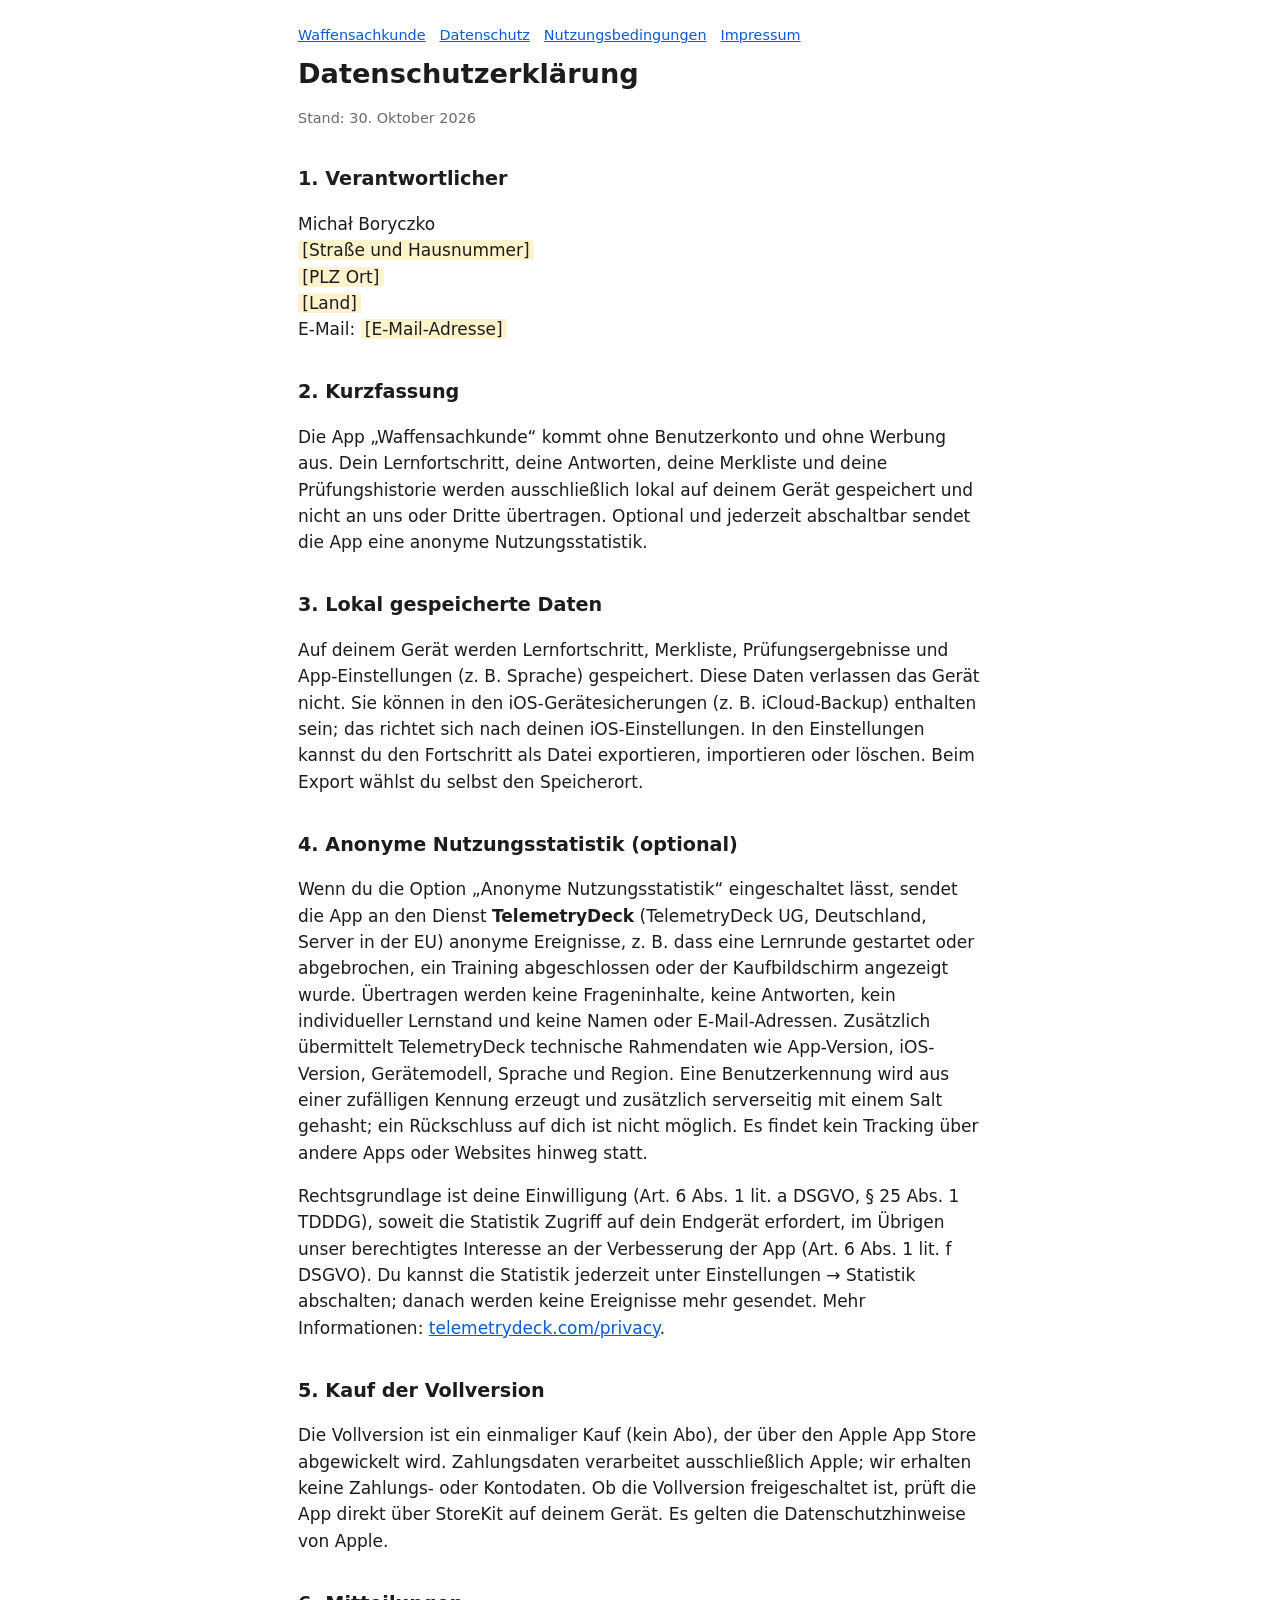
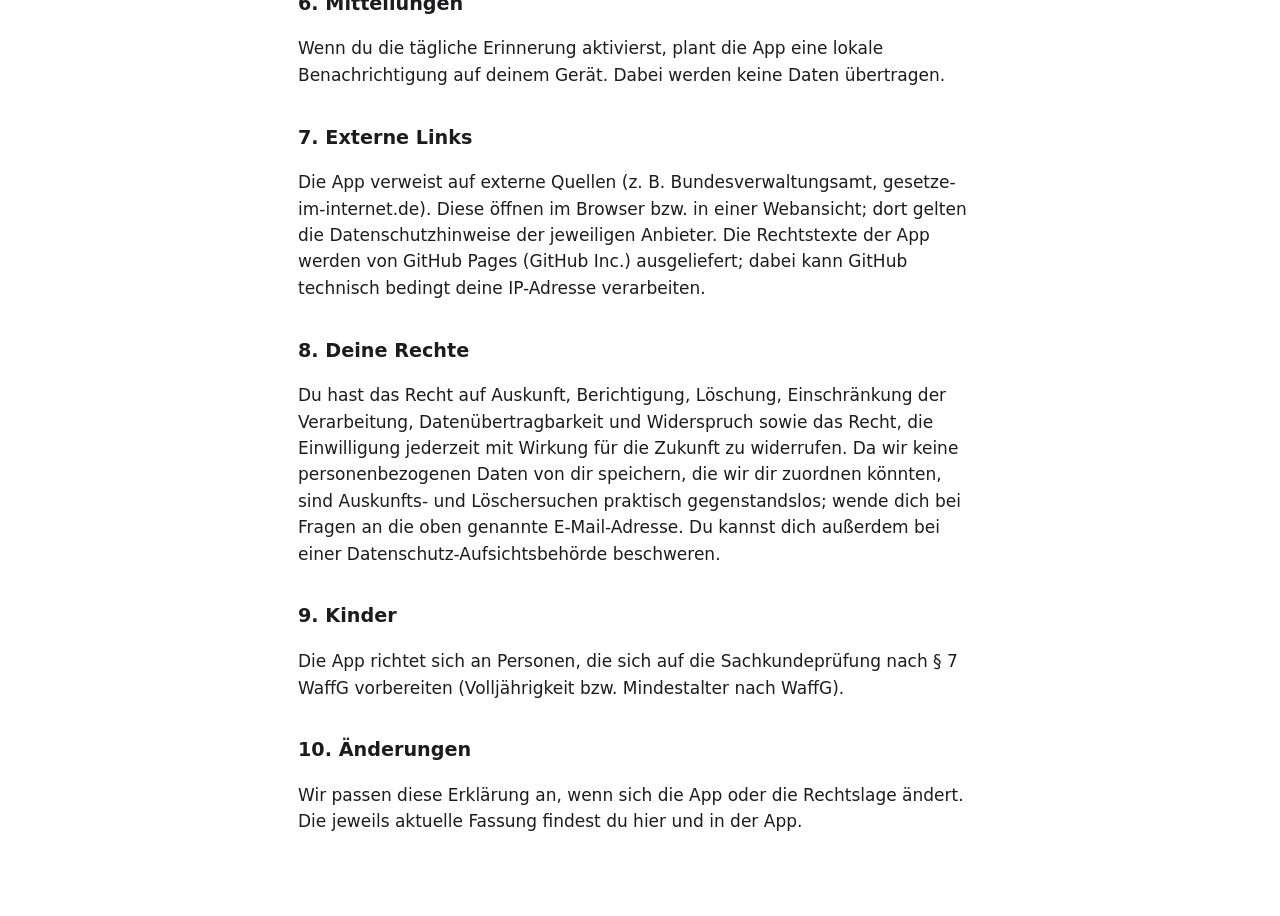
==== de/datenschutz.html @ a75844a0 "Dokumenty prawne Waffensachkunde (DE/EN) Co-Authored-By: Claude Sonnet 5.5 <noreply@anthropic.com>" ====
<!doctype html>
<html lang="de"><head><meta charset="utf-8"><meta name="viewport" content="width=device-width,initial-scale=1">
<title>Datenschutzerklärung · Waffensachkunde</title><link rel="stylesheet" href="../style.css"></head>
<body><main><nav><a href="../index.html">Waffensachkunde</a><a href="datenschutz.html">Datenschutz</a><a href="nutzungsbedingungen.html">Nutzungsbedingungen</a><a href="impressum.html">Impressum</a></nav><h1>Datenschutzerklärung</h1><p class="meta">Stand: 30. Oktober 2026</p>
<h2>1. Verantwortlicher</h2><p>Michał Boryczko<br><span class="todo">[Straße und Hausnummer]</span><br><span class="todo">[PLZ Ort]</span><br><span class="todo">[Land]</span><br>E-Mail: <span class="todo">[E-Mail-Adresse]</span></p>
<h2>2. Kurzfassung</h2><p>Die App „Waffensachkunde“ kommt ohne Benutzerkonto und ohne Werbung aus. Dein Lernfortschritt, deine Antworten, deine Merkliste und deine Prüfungshistorie werden ausschließlich lokal auf deinem Gerät gespeichert und nicht an uns oder Dritte übertragen. Optional und jederzeit abschaltbar sendet die App eine anonyme Nutzungsstatistik.</p>
<h2>3. Lokal gespeicherte Daten</h2><p>Auf deinem Gerät werden Lernfortschritt, Merkliste, Prüfungsergebnisse und App-Einstellungen (z. B. Sprache) gespeichert. Diese Daten verlassen das Gerät nicht. Sie können in den iOS-Gerätesicherungen (z. B. iCloud-Backup) enthalten sein; das richtet sich nach deinen iOS-Einstellungen. In den Einstellungen kannst du den Fortschritt als Datei exportieren, importieren oder löschen. Beim Export wählst du selbst den Speicherort.</p>
<h2>4. Anonyme Nutzungsstatistik (optional)</h2><p>Wenn du die Option „Anonyme Nutzungsstatistik“ eingeschaltet lässt, sendet die App an den Dienst <strong>TelemetryDeck</strong> (TelemetryDeck UG, Deutschland, Server in der EU) anonyme Ereignisse, z. B. dass eine Lernrunde gestartet oder abgebrochen, ein Training abgeschlossen oder der Kaufbildschirm angezeigt wurde. Übertragen werden keine Frageninhalte, keine Antworten, kein individueller Lernstand und keine Namen oder E-Mail-Adressen. Zusätzlich übermittelt TelemetryDeck technische Rahmendaten wie App-Version, iOS-Version, Gerätemodell, Sprache und Region. Eine Benutzerkennung wird aus einer zufälligen Kennung erzeugt und zusätzlich serverseitig mit einem Salt gehasht; ein Rückschluss auf dich ist nicht möglich. Es findet kein Tracking über andere Apps oder Websites hinweg statt.</p>
<p>Rechtsgrundlage ist deine Einwilligung (Art. 6 Abs. 1 lit. a DSGVO, § 25 Abs. 1 TDDDG), soweit die Statistik Zugriff auf dein Endgerät erfordert, im Übrigen unser berechtigtes Interesse an der Verbesserung der App (Art. 6 Abs. 1 lit. f DSGVO). Du kannst die Statistik jederzeit unter Einstellungen → Statistik abschalten; danach werden keine Ereignisse mehr gesendet. Mehr Informationen: <a href="https://telemetrydeck.com/privacy/">telemetrydeck.com/privacy</a>.</p>
<h2>5. Kauf der Vollversion</h2><p>Die Vollversion ist ein einmaliger Kauf (kein Abo), der über den Apple App Store abgewickelt wird. Zahlungsdaten verarbeitet ausschließlich Apple; wir erhalten keine Zahlungs- oder Kontodaten. Ob die Vollversion freigeschaltet ist, prüft die App direkt über StoreKit auf deinem Gerät. Es gelten die Datenschutzhinweise von Apple.</p>
<h2>6. Mitteilungen</h2><p>Wenn du die tägliche Erinnerung aktivierst, plant die App eine lokale Benachrichtigung auf deinem Gerät. Dabei werden keine Daten übertragen.</p>
<h2>7. Externe Links</h2><p>Die App verweist auf externe Quellen (z. B. Bundesverwaltungsamt, gesetze-im-internet.de). Diese öffnen im Browser bzw. in einer Webansicht; dort gelten die Datenschutzhinweise der jeweiligen Anbieter. Die Rechtstexte der App werden von GitHub Pages (GitHub Inc.) ausgeliefert; dabei kann GitHub technisch bedingt deine IP-Adresse verarbeiten.</p>
<h2>8. Deine Rechte</h2><p>Du hast das Recht auf Auskunft, Berichtigung, Löschung, Einschränkung der Verarbeitung, Datenübertragbarkeit und Widerspruch sowie das Recht, die Einwilligung jederzeit mit Wirkung für die Zukunft zu widerrufen. Da wir keine personenbezogenen Daten von dir speichern, die wir dir zuordnen könnten, sind Auskunfts- und Löschersuchen praktisch gegenstandslos; wende dich bei Fragen an die oben genannte E-Mail-Adresse. Du kannst dich außerdem bei einer Datenschutz-Aufsichtsbehörde beschweren.</p>
<h2>9. Kinder</h2><p>Die App richtet sich an Personen, die sich auf die Sachkundeprüfung nach § 7 WaffG vorbereiten (Volljährigkeit bzw. Mindestalter nach WaffG).</p>
<h2>10. Änderungen</h2><p>Wir passen diese Erklärung an, wenn sich die App oder die Rechtslage ändert. Die jeweils aktuelle Fassung findest du hier und in der App.</p></main></body></html>
---- style.css ----
*{box-sizing:border-box}body{margin:0;font:17px/1.55 -apple-system,system-ui,"Helvetica Neue",Arial,sans-serif;color:#1c1c1e;background:#fff}
main{max-width:720px;margin:0 auto;padding:24px 18px 64px}h1{font-size:1.7rem;line-height:1.2;margin:.2em 0 .6em}h2{font-size:1.2rem;margin:1.8em 0 .4em}
a{color:#0a5bd6}.meta{color:#6b6b70;font-size:.9rem}.todo{background:#fff3cd;padding:0 .25em;border-radius:3px}
nav{display:flex;gap:14px;flex-wrap:wrap;font-size:.9rem;margin-bottom:12px}ul{padding-left:1.2em}
@media (prefers-color-scheme:dark){body{background:#000;color:#f2f2f7}a{color:#6ea8ff}.meta{color:#98989f}.todo{background:#5a4b00}}
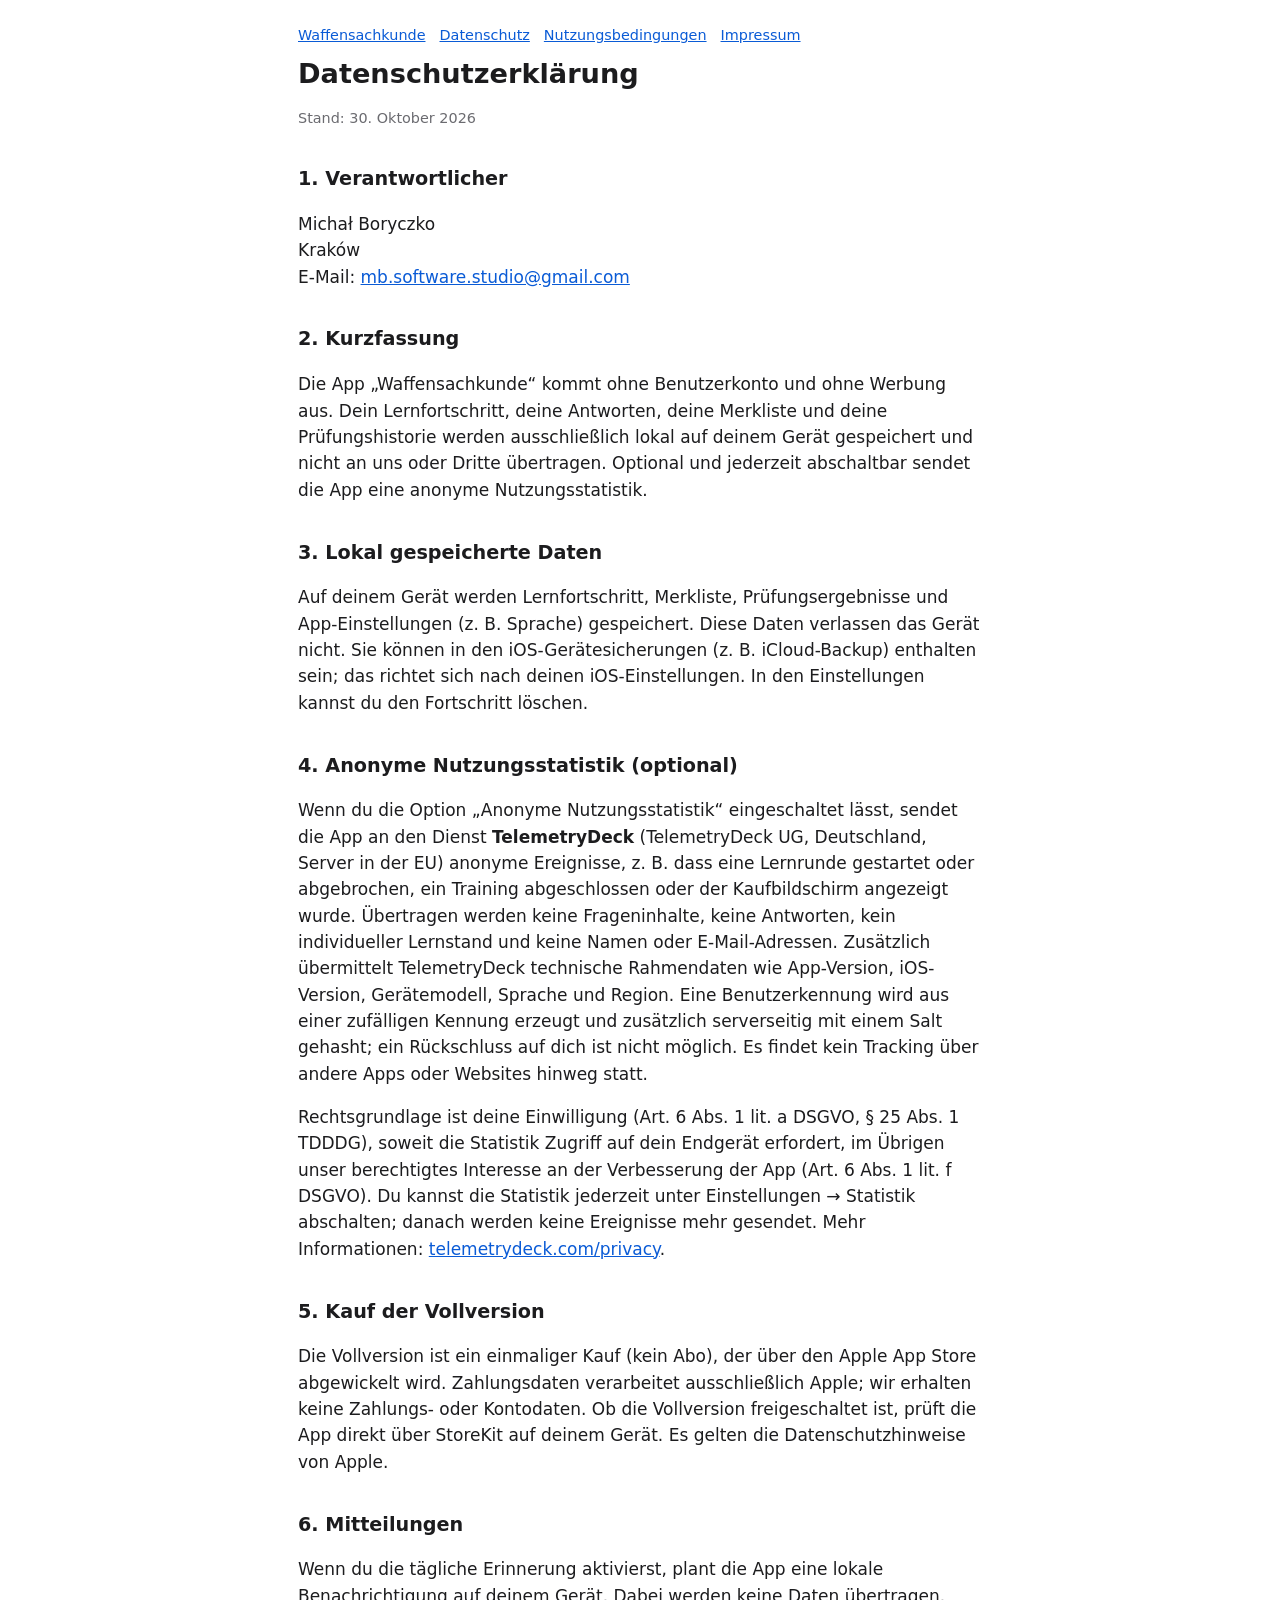
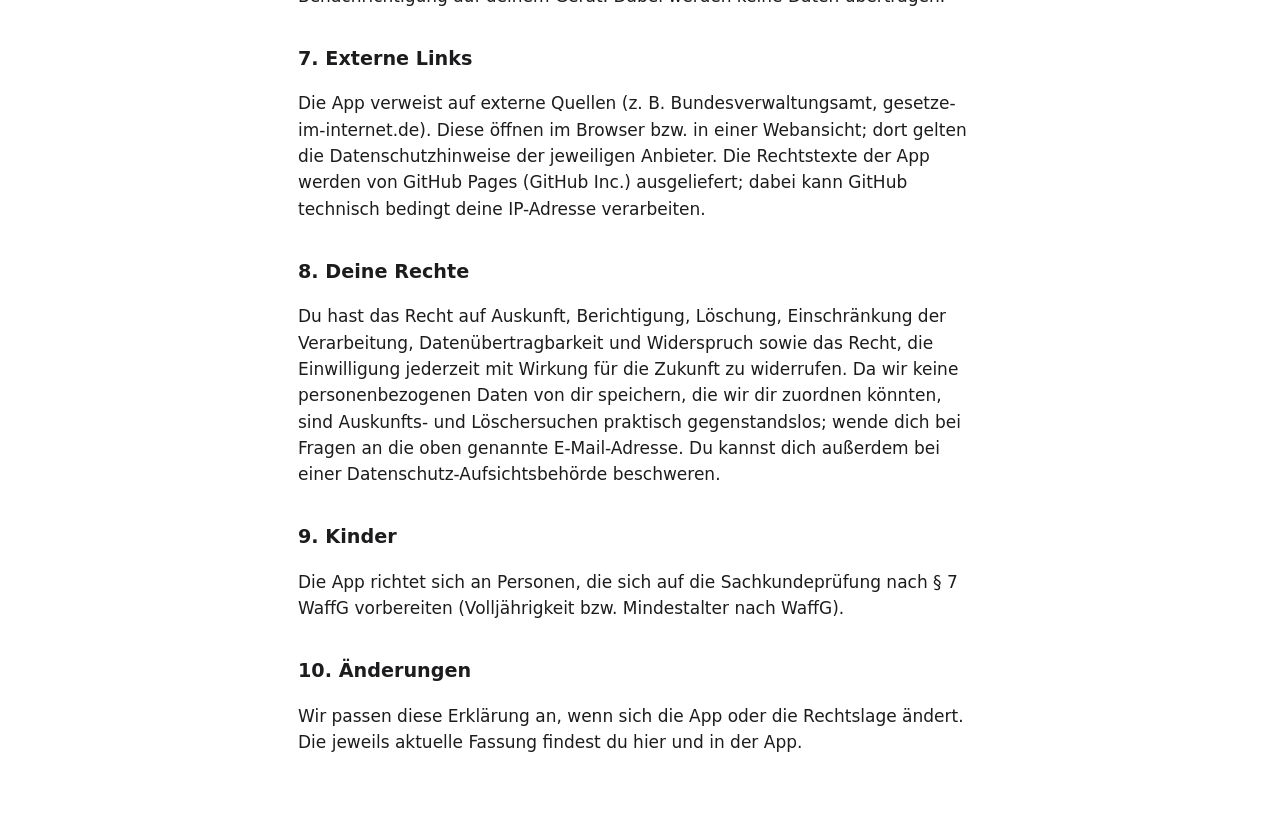
==== commit 991e6fdb: "Dane kontaktowe: Michał Boryczko, Kraków, mb.software.studio@gmail.com; aktualizacja dokumentów Co-A" ====
--- a/de/datenschutz.html
+++ b/de/datenschutz.html
@@ -2,9 +2,9 @@
 <html lang="de"><head><meta charset="utf-8"><meta name="viewport" content="width=device-width,initial-scale=1">
 <title>Datenschutzerklärung · Waffensachkunde</title><link rel="stylesheet" href="../style.css"></head>
 <body><main><nav><a href="../index.html">Waffensachkunde</a><a href="datenschutz.html">Datenschutz</a><a href="nutzungsbedingungen.html">Nutzungsbedingungen</a><a href="impressum.html">Impressum</a></nav><h1>Datenschutzerklärung</h1><p class="meta">Stand: 30. Oktober 2026</p>
-<h2>1. Verantwortlicher</h2><p>Michał Boryczko<br><span class="todo">[Straße und Hausnummer]</span><br><span class="todo">[PLZ Ort]</span><br><span class="todo">[Land]</span><br>E-Mail: <span class="todo">[E-Mail-Adresse]</span></p>
+<h2>1. Verantwortlicher</h2><p>Michał Boryczko<br>Kraków<br>E-Mail: <a href="mailto:mb.software.studio@gmail.com">mb.software.studio@gmail.com</a></p>
 <h2>2. Kurzfassung</h2><p>Die App „Waffensachkunde“ kommt ohne Benutzerkonto und ohne Werbung aus. Dein Lernfortschritt, deine Antworten, deine Merkliste und deine Prüfungshistorie werden ausschließlich lokal auf deinem Gerät gespeichert und nicht an uns oder Dritte übertragen. Optional und jederzeit abschaltbar sendet die App eine anonyme Nutzungsstatistik.</p>
-<h2>3. Lokal gespeicherte Daten</h2><p>Auf deinem Gerät werden Lernfortschritt, Merkliste, Prüfungsergebnisse und App-Einstellungen (z. B. Sprache) gespeichert. Diese Daten verlassen das Gerät nicht. Sie können in den iOS-Gerätesicherungen (z. B. iCloud-Backup) enthalten sein; das richtet sich nach deinen iOS-Einstellungen. In den Einstellungen kannst du den Fortschritt als Datei exportieren, importieren oder löschen. Beim Export wählst du selbst den Speicherort.</p>
+<h2>3. Lokal gespeicherte Daten</h2><p>Auf deinem Gerät werden Lernfortschritt, Merkliste, Prüfungsergebnisse und App-Einstellungen (z. B. Sprache) gespeichert. Diese Daten verlassen das Gerät nicht. Sie können in den iOS-Gerätesicherungen (z. B. iCloud-Backup) enthalten sein; das richtet sich nach deinen iOS-Einstellungen. In den Einstellungen kannst du den Fortschritt löschen.</p>
 <h2>4. Anonyme Nutzungsstatistik (optional)</h2><p>Wenn du die Option „Anonyme Nutzungsstatistik“ eingeschaltet lässt, sendet die App an den Dienst <strong>TelemetryDeck</strong> (TelemetryDeck UG, Deutschland, Server in der EU) anonyme Ereignisse, z. B. dass eine Lernrunde gestartet oder abgebrochen, ein Training abgeschlossen oder der Kaufbildschirm angezeigt wurde. Übertragen werden keine Frageninhalte, keine Antworten, kein individueller Lernstand und keine Namen oder E-Mail-Adressen. Zusätzlich übermittelt TelemetryDeck technische Rahmendaten wie App-Version, iOS-Version, Gerätemodell, Sprache und Region. Eine Benutzerkennung wird aus einer zufälligen Kennung erzeugt und zusätzlich serverseitig mit einem Salt gehasht; ein Rückschluss auf dich ist nicht möglich. Es findet kein Tracking über andere Apps oder Websites hinweg statt.</p>
 <p>Rechtsgrundlage ist deine Einwilligung (Art. 6 Abs. 1 lit. a DSGVO, § 25 Abs. 1 TDDDG), soweit die Statistik Zugriff auf dein Endgerät erfordert, im Übrigen unser berechtigtes Interesse an der Verbesserung der App (Art. 6 Abs. 1 lit. f DSGVO). Du kannst die Statistik jederzeit unter Einstellungen → Statistik abschalten; danach werden keine Ereignisse mehr gesendet. Mehr Informationen: <a href="https://telemetrydeck.com/privacy/">telemetrydeck.com/privacy</a>.</p>
 <h2>5. Kauf der Vollversion</h2><p>Die Vollversion ist ein einmaliger Kauf (kein Abo), der über den Apple App Store abgewickelt wird. Zahlungsdaten verarbeitet ausschließlich Apple; wir erhalten keine Zahlungs- oder Kontodaten. Ob die Vollversion freigeschaltet ist, prüft die App direkt über StoreKit auf deinem Gerät. Es gelten die Datenschutzhinweise von Apple.</p>
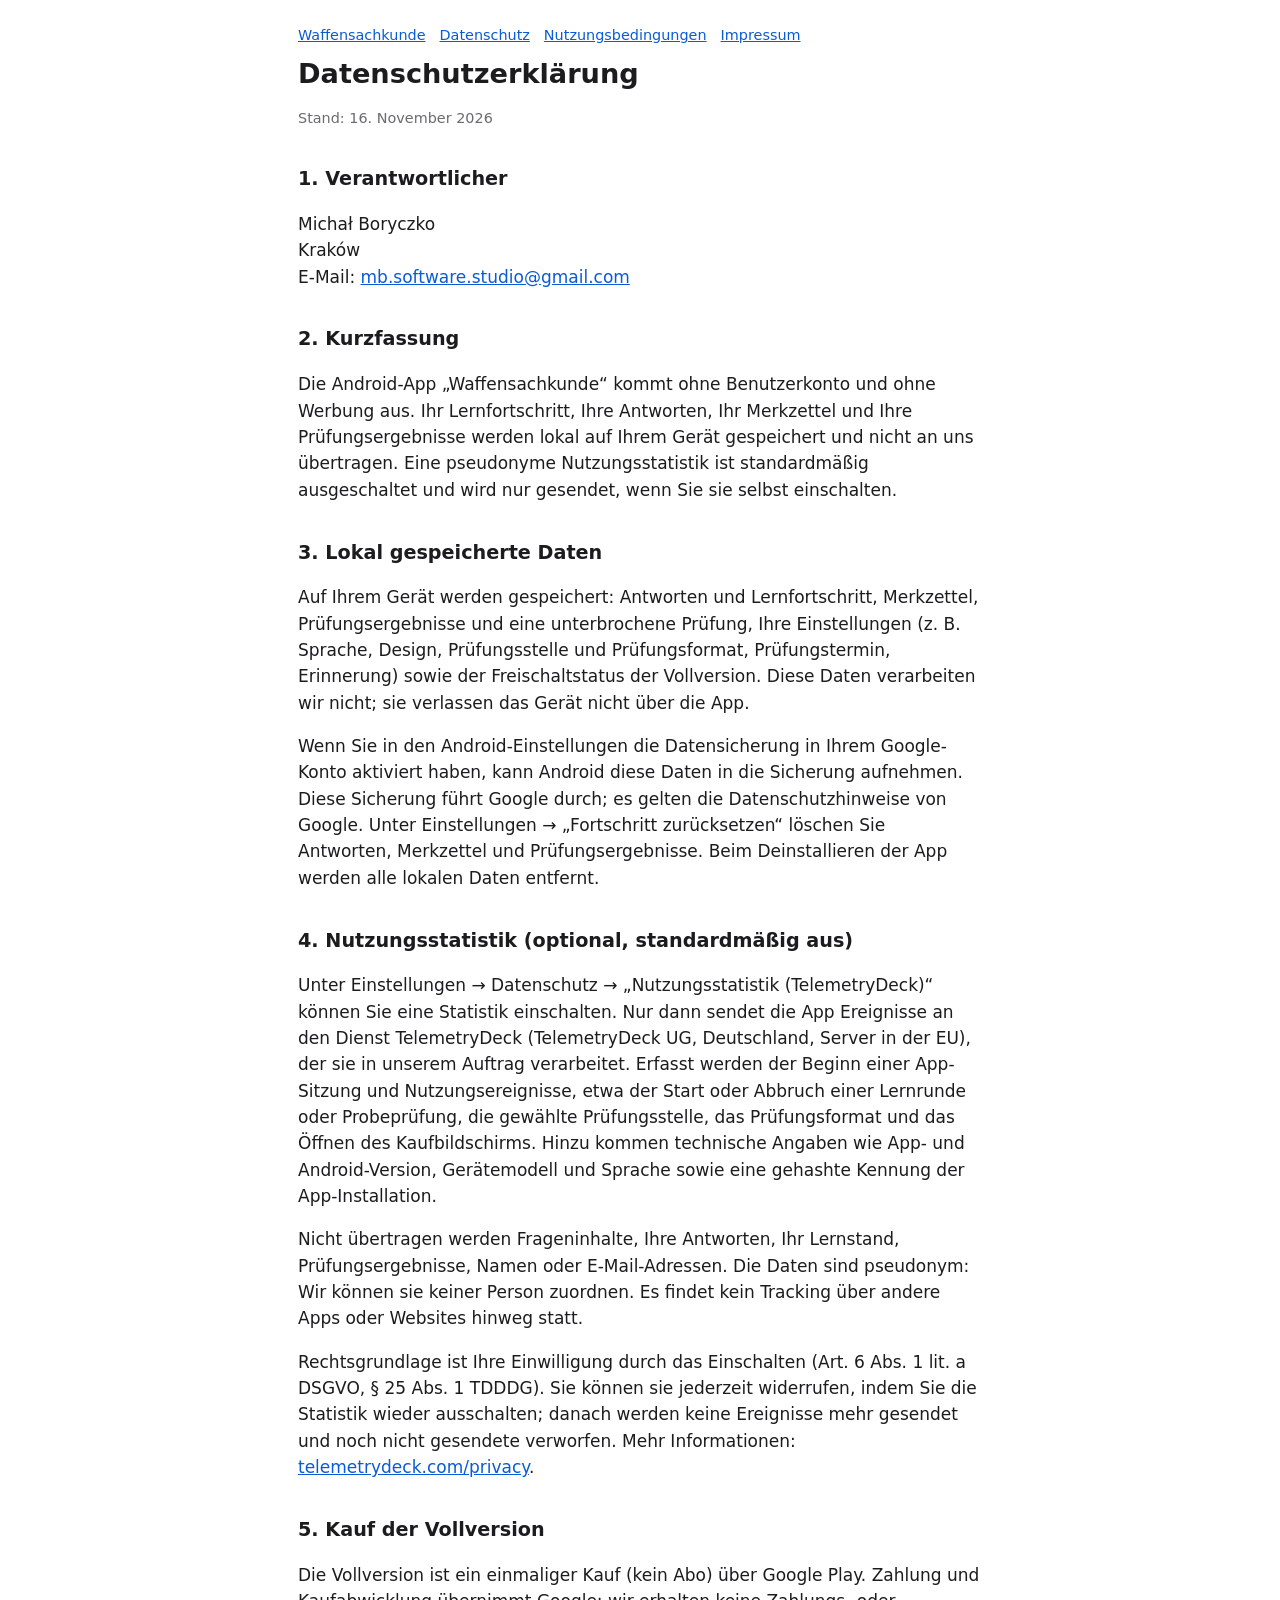
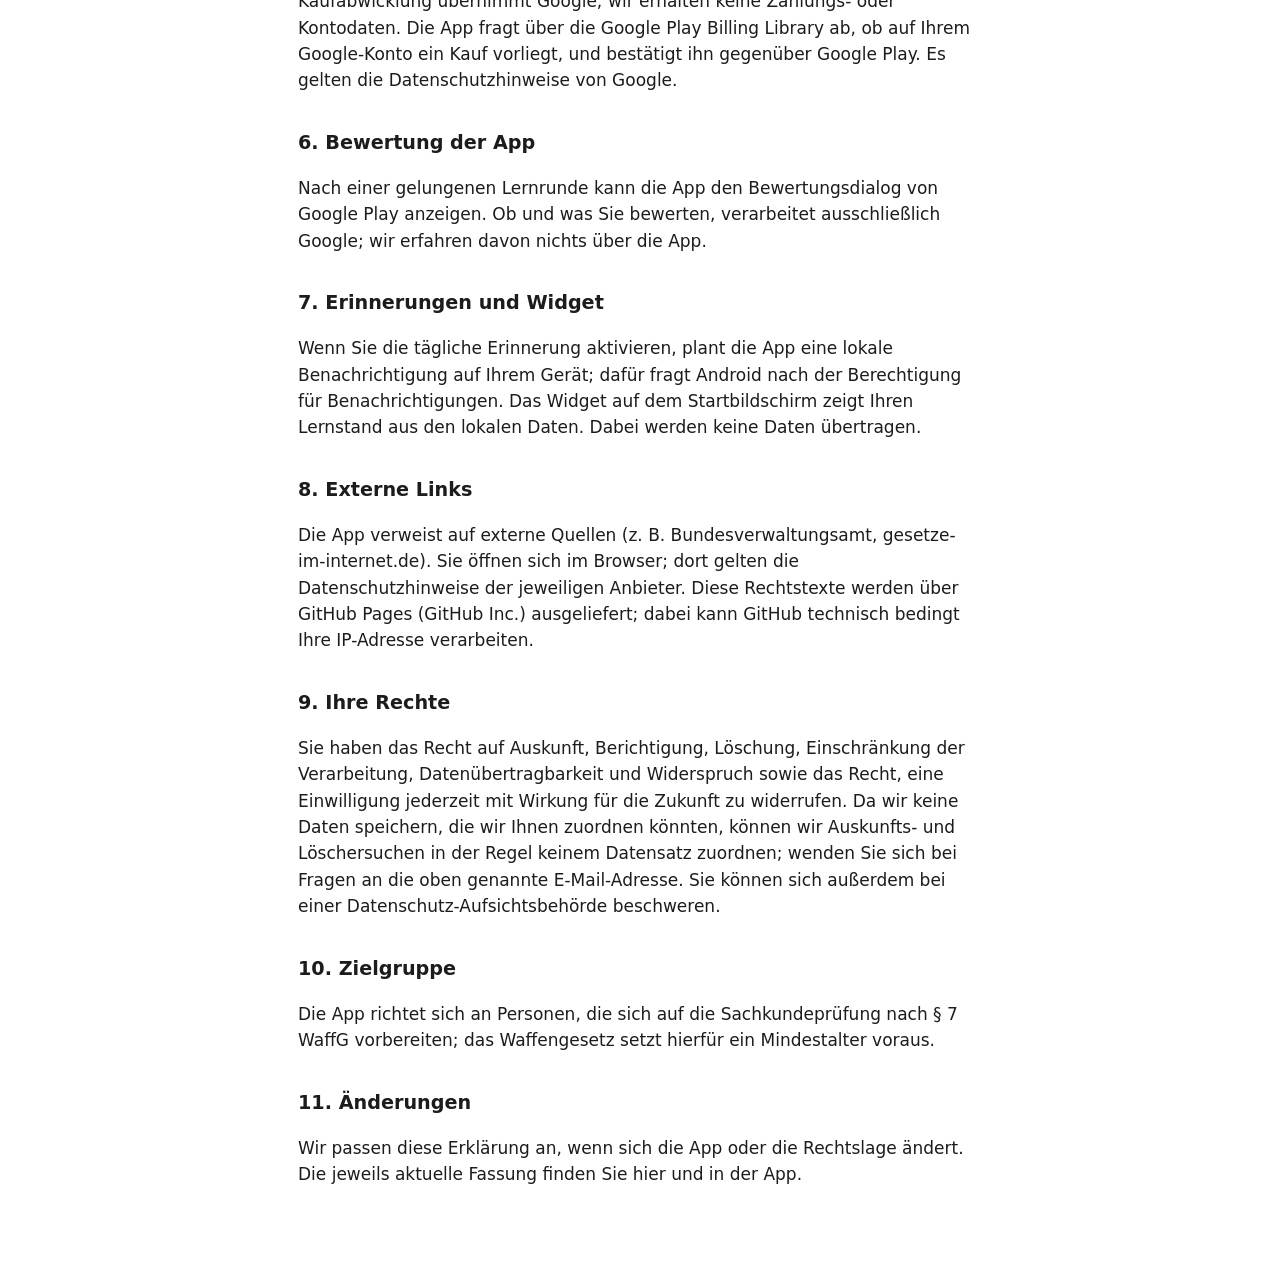
==== commit 4bf99e36: "Dokumenty prawne dla wersji Android (Google Play), stan 16.11.2026 Źródło katalogu wg § 7 WaffG (BVA" ====
--- a/de/datenschutz.html
+++ b/de/datenschutz.html
@@ -1,15 +1,15 @@
 <!doctype html>
 <html lang="de"><head><meta charset="utf-8"><meta name="viewport" content="width=device-width,initial-scale=1">
 <title>Datenschutzerklärung · Waffensachkunde</title><link rel="stylesheet" href="../style.css"></head>
-<body><main><nav><a href="../index.html">Waffensachkunde</a><a href="datenschutz.html">Datenschutz</a><a href="nutzungsbedingungen.html">Nutzungsbedingungen</a><a href="impressum.html">Impressum</a></nav><h1>Datenschutzerklärung</h1><p class="meta">Stand: 30. Oktober 2026</p>
+<body><main><nav><a href="../index.html">Waffensachkunde</a><a href="datenschutz.html">Datenschutz</a><a href="nutzungsbedingungen.html">Nutzungsbedingungen</a><a href="impressum.html">Impressum</a></nav><h1>Datenschutzerklärung</h1><p class="meta">Stand: 16. November 2026</p>
 <h2>1. Verantwortlicher</h2><p>Michał Boryczko<br>Kraków<br>E-Mail: <a href="mailto:mb.software.studio@gmail.com">mb.software.studio@gmail.com</a></p>
-<h2>2. Kurzfassung</h2><p>Die App „Waffensachkunde“ kommt ohne Benutzerkonto und ohne Werbung aus. Dein Lernfortschritt, deine Antworten, deine Merkliste und deine Prüfungshistorie werden ausschließlich lokal auf deinem Gerät gespeichert und nicht an uns oder Dritte übertragen. Optional und jederzeit abschaltbar sendet die App eine anonyme Nutzungsstatistik.</p>
-<h2>3. Lokal gespeicherte Daten</h2><p>Auf deinem Gerät werden Lernfortschritt, Merkliste, Prüfungsergebnisse und App-Einstellungen (z. B. Sprache) gespeichert. Diese Daten verlassen das Gerät nicht. Sie können in den iOS-Gerätesicherungen (z. B. iCloud-Backup) enthalten sein; das richtet sich nach deinen iOS-Einstellungen. In den Einstellungen kannst du den Fortschritt löschen.</p>
-<h2>4. Anonyme Nutzungsstatistik (optional)</h2><p>Wenn du die Option „Anonyme Nutzungsstatistik“ eingeschaltet lässt, sendet die App an den Dienst <strong>TelemetryDeck</strong> (TelemetryDeck UG, Deutschland, Server in der EU) anonyme Ereignisse, z. B. dass eine Lernrunde gestartet oder abgebrochen, ein Training abgeschlossen oder der Kaufbildschirm angezeigt wurde. Übertragen werden keine Frageninhalte, keine Antworten, kein individueller Lernstand und keine Namen oder E-Mail-Adressen. Zusätzlich übermittelt TelemetryDeck technische Rahmendaten wie App-Version, iOS-Version, Gerätemodell, Sprache und Region. Eine Benutzerkennung wird aus einer zufälligen Kennung erzeugt und zusätzlich serverseitig mit einem Salt gehasht; ein Rückschluss auf dich ist nicht möglich. Es findet kein Tracking über andere Apps oder Websites hinweg statt.</p>
-<p>Rechtsgrundlage ist deine Einwilligung (Art. 6 Abs. 1 lit. a DSGVO, § 25 Abs. 1 TDDDG), soweit die Statistik Zugriff auf dein Endgerät erfordert, im Übrigen unser berechtigtes Interesse an der Verbesserung der App (Art. 6 Abs. 1 lit. f DSGVO). Du kannst die Statistik jederzeit unter Einstellungen → Statistik abschalten; danach werden keine Ereignisse mehr gesendet. Mehr Informationen: <a href="https://telemetrydeck.com/privacy/">telemetrydeck.com/privacy</a>.</p>
-<h2>5. Kauf der Vollversion</h2><p>Die Vollversion ist ein einmaliger Kauf (kein Abo), der über den Apple App Store abgewickelt wird. Zahlungsdaten verarbeitet ausschließlich Apple; wir erhalten keine Zahlungs- oder Kontodaten. Ob die Vollversion freigeschaltet ist, prüft die App direkt über StoreKit auf deinem Gerät. Es gelten die Datenschutzhinweise von Apple.</p>
-<h2>6. Mitteilungen</h2><p>Wenn du die tägliche Erinnerung aktivierst, plant die App eine lokale Benachrichtigung auf deinem Gerät. Dabei werden keine Daten übertragen.</p>
-<h2>7. Externe Links</h2><p>Die App verweist auf externe Quellen (z. B. Bundesverwaltungsamt, gesetze-im-internet.de). Diese öffnen im Browser bzw. in einer Webansicht; dort gelten die Datenschutzhinweise der jeweiligen Anbieter. Die Rechtstexte der App werden von GitHub Pages (GitHub Inc.) ausgeliefert; dabei kann GitHub technisch bedingt deine IP-Adresse verarbeiten.</p>
-<h2>8. Deine Rechte</h2><p>Du hast das Recht auf Auskunft, Berichtigung, Löschung, Einschränkung der Verarbeitung, Datenübertragbarkeit und Widerspruch sowie das Recht, die Einwilligung jederzeit mit Wirkung für die Zukunft zu widerrufen. Da wir keine personenbezogenen Daten von dir speichern, die wir dir zuordnen könnten, sind Auskunfts- und Löschersuchen praktisch gegenstandslos; wende dich bei Fragen an die oben genannte E-Mail-Adresse. Du kannst dich außerdem bei einer Datenschutz-Aufsichtsbehörde beschweren.</p>
-<h2>9. Kinder</h2><p>Die App richtet sich an Personen, die sich auf die Sachkundeprüfung nach § 7 WaffG vorbereiten (Volljährigkeit bzw. Mindestalter nach WaffG).</p>
-<h2>10. Änderungen</h2><p>Wir passen diese Erklärung an, wenn sich die App oder die Rechtslage ändert. Die jeweils aktuelle Fassung findest du hier und in der App.</p></main></body></html>
+<h2>2. Kurzfassung</h2><p>Die Android-App „Waffensachkunde“ kommt ohne Benutzerkonto und ohne Werbung aus. Ihr Lernfortschritt, Ihre Antworten, Ihr Merkzettel und Ihre Prüfungsergebnisse werden lokal auf Ihrem Gerät gespeichert und nicht an uns übertragen. Eine pseudonyme Nutzungsstatistik ist standardmäßig ausgeschaltet und wird nur gesendet, wenn Sie sie selbst einschalten.</p>
+<h2>3. Lokal gespeicherte Daten</h2><p>Auf Ihrem Gerät werden gespeichert: Antworten und Lernfortschritt, Merkzettel, Prüfungsergebnisse und eine unterbrochene Prüfung, Ihre Einstellungen (z. B. Sprache, Design, Prüfungsstelle und Prüfungsformat, Prüfungstermin, Erinnerung) sowie der Freischaltstatus der Vollversion. Diese Daten verarbeiten wir nicht; sie verlassen das Gerät nicht über die App.</p><p>Wenn Sie in den Android-Einstellungen die Datensicherung in Ihrem Google-Konto aktiviert haben, kann Android diese Daten in die Sicherung aufnehmen. Diese Sicherung führt Google durch; es gelten die Datenschutzhinweise von Google. Unter Einstellungen → „Fortschritt zurücksetzen“ löschen Sie Antworten, Merkzettel und Prüfungsergebnisse. Beim Deinstallieren der App werden alle lokalen Daten entfernt.</p>
+<h2>4. Nutzungsstatistik (optional, standardmäßig aus)</h2><p>Unter Einstellungen → Datenschutz → „Nutzungsstatistik (TelemetryDeck)“ können Sie eine Statistik einschalten. Nur dann sendet die App Ereignisse an den Dienst TelemetryDeck (TelemetryDeck UG, Deutschland, Server in der EU), der sie in unserem Auftrag verarbeitet. Erfasst werden der Beginn einer App-Sitzung und Nutzungsereignisse, etwa der Start oder Abbruch einer Lernrunde oder Probeprüfung, die gewählte Prüfungsstelle, das Prüfungsformat und das Öffnen des Kaufbildschirms. Hinzu kommen technische Angaben wie App- und Android-Version, Gerätemodell und Sprache sowie eine gehashte Kennung der App-Installation.</p><p>Nicht übertragen werden Frageninhalte, Ihre Antworten, Ihr Lernstand, Prüfungsergebnisse, Namen oder E-Mail-Adressen. Die Daten sind pseudonym: Wir können sie keiner Person zuordnen. Es findet kein Tracking über andere Apps oder Websites hinweg statt.</p><p>Rechtsgrundlage ist Ihre Einwilligung durch das Einschalten (Art. 6 Abs. 1 lit. a DSGVO, § 25 Abs. 1 TDDDG). Sie können sie jederzeit widerrufen, indem Sie die Statistik wieder ausschalten; danach werden keine Ereignisse mehr gesendet und noch nicht gesendete verworfen. Mehr Informationen: <a href="https://telemetrydeck.com/privacy/">telemetrydeck.com/privacy</a>.</p>
+<h2>5. Kauf der Vollversion</h2><p>Die Vollversion ist ein einmaliger Kauf (kein Abo) über Google Play. Zahlung und Kaufabwicklung übernimmt Google; wir erhalten keine Zahlungs- oder Kontodaten. Die App fragt über die Google Play Billing Library ab, ob auf Ihrem Google-Konto ein Kauf vorliegt, und bestätigt ihn gegenüber Google Play. Es gelten die Datenschutzhinweise von Google.</p>
+<h2>6. Bewertung der App</h2><p>Nach einer gelungenen Lernrunde kann die App den Bewertungsdialog von Google Play anzeigen. Ob und was Sie bewerten, verarbeitet ausschließlich Google; wir erfahren davon nichts über die App.</p>
+<h2>7. Erinnerungen und Widget</h2><p>Wenn Sie die tägliche Erinnerung aktivieren, plant die App eine lokale Benachrichtigung auf Ihrem Gerät; dafür fragt Android nach der Berechtigung für Benachrichtigungen. Das Widget auf dem Startbildschirm zeigt Ihren Lernstand aus den lokalen Daten. Dabei werden keine Daten übertragen.</p>
+<h2>8. Externe Links</h2><p>Die App verweist auf externe Quellen (z. B. Bundesverwaltungsamt, gesetze-im-internet.de). Sie öffnen sich im Browser; dort gelten die Datenschutzhinweise der jeweiligen Anbieter. Diese Rechtstexte werden über GitHub Pages (GitHub Inc.) ausgeliefert; dabei kann GitHub technisch bedingt Ihre IP-Adresse verarbeiten.</p>
+<h2>9. Ihre Rechte</h2><p>Sie haben das Recht auf Auskunft, Berichtigung, Löschung, Einschränkung der Verarbeitung, Datenübertragbarkeit und Widerspruch sowie das Recht, eine Einwilligung jederzeit mit Wirkung für die Zukunft zu widerrufen. Da wir keine Daten speichern, die wir Ihnen zuordnen könnten, können wir Auskunfts- und Löschersuchen in der Regel keinem Datensatz zuordnen; wenden Sie sich bei Fragen an die oben genannte E-Mail-Adresse. Sie können sich außerdem bei einer Datenschutz-Aufsichtsbehörde beschweren.</p>
+<h2>10. Zielgruppe</h2><p>Die App richtet sich an Personen, die sich auf die Sachkundeprüfung nach § 7 WaffG vorbereiten; das Waffengesetz setzt hierfür ein Mindestalter voraus.</p>
+<h2>11. Änderungen</h2><p>Wir passen diese Erklärung an, wenn sich die App oder die Rechtslage ändert. Die jeweils aktuelle Fassung finden Sie hier und in der App.</p></main></body></html>
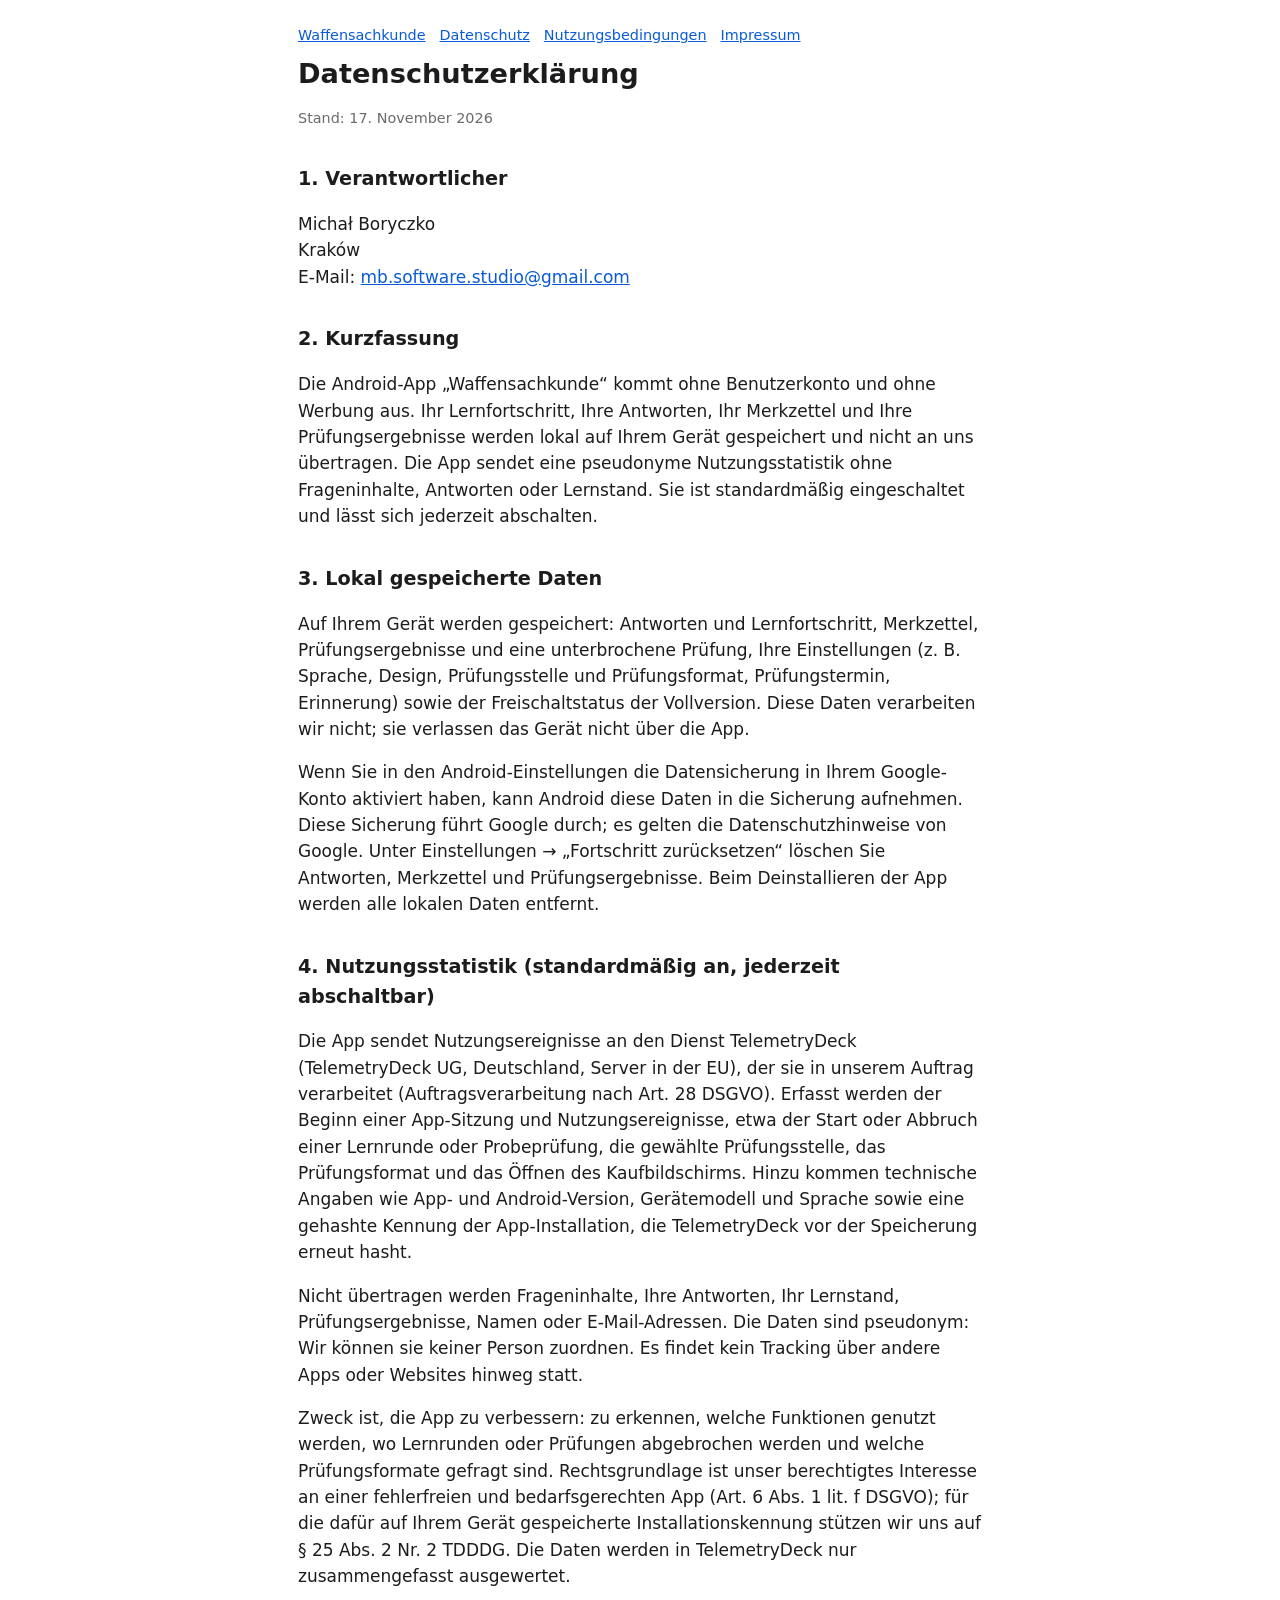
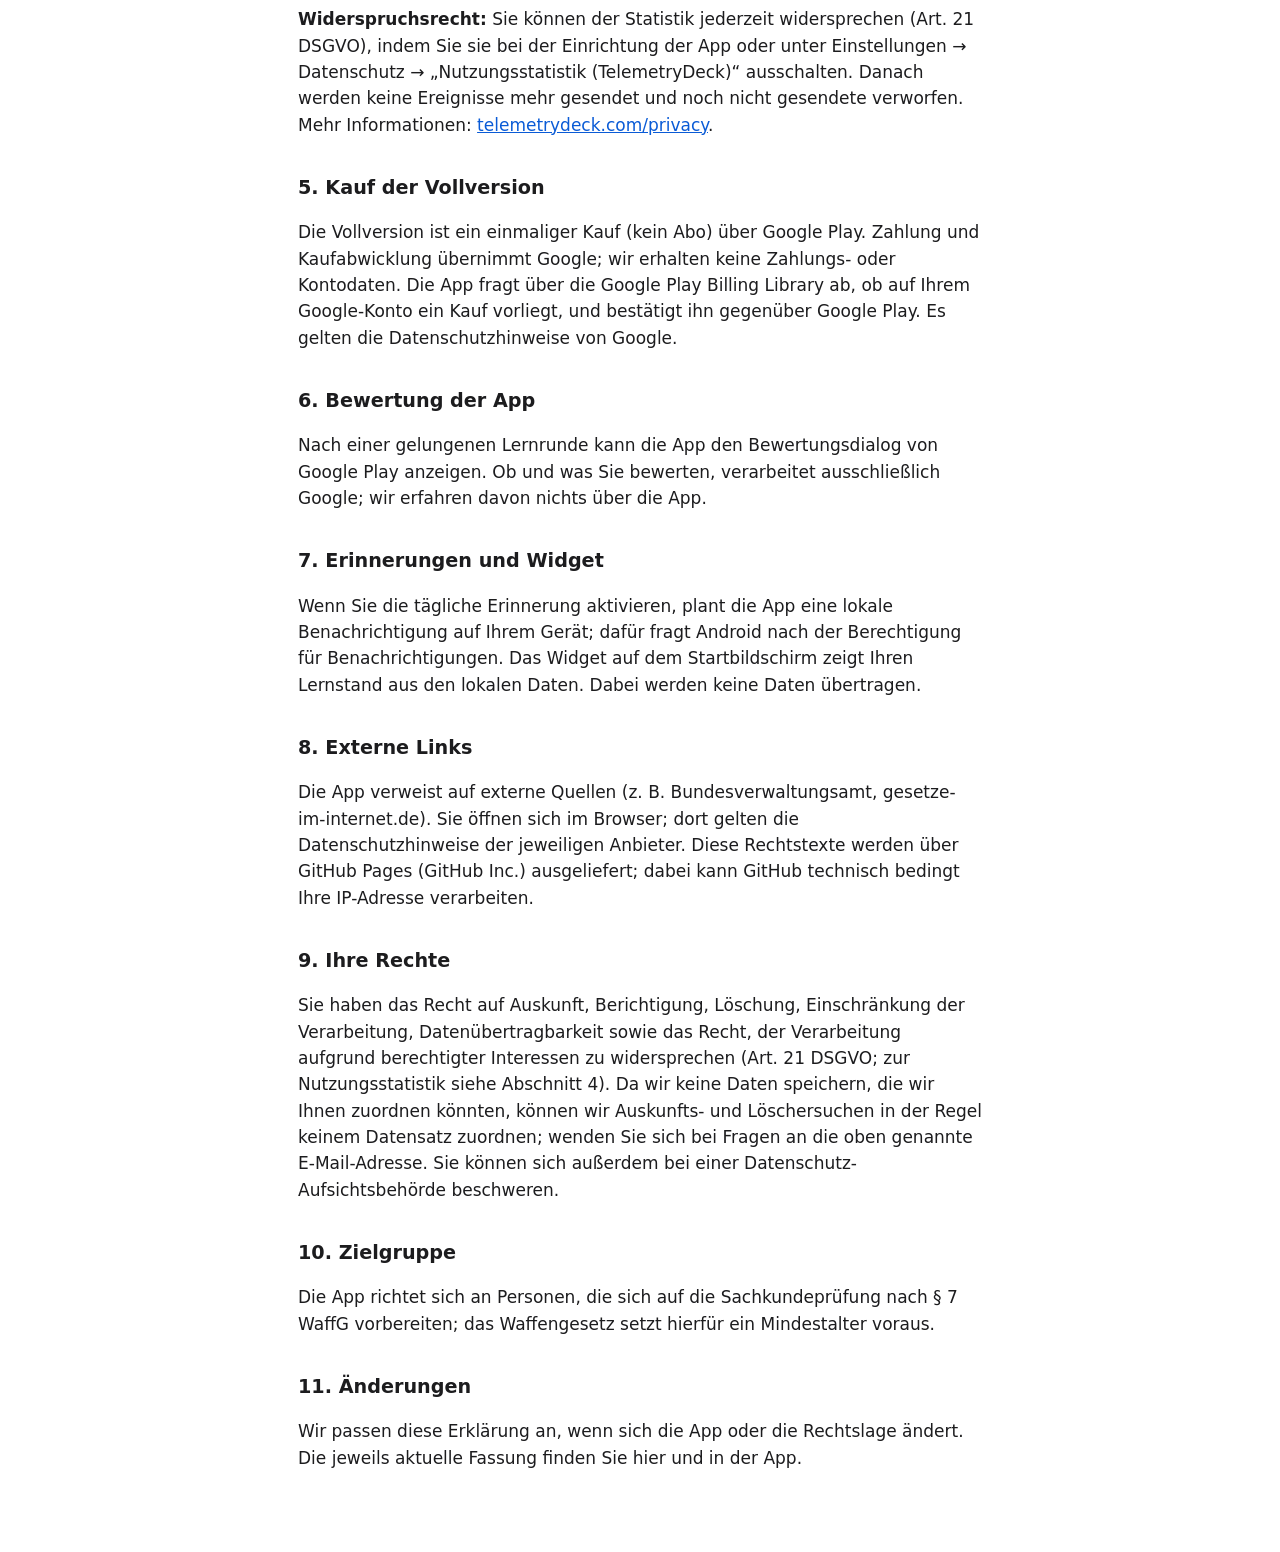
==== commit c2f02fad: "Polityka prywatności: statystyki domyślnie włączone, uzasadniony interes i prawo sprzeciwu (stan 17." ====
--- a/de/datenschutz.html
+++ b/de/datenschutz.html
@@ -1,15 +1,15 @@
 <!doctype html>
 <html lang="de"><head><meta charset="utf-8"><meta name="viewport" content="width=device-width,initial-scale=1">
 <title>Datenschutzerklärung · Waffensachkunde</title><link rel="stylesheet" href="../style.css"></head>
-<body><main><nav><a href="../index.html">Waffensachkunde</a><a href="datenschutz.html">Datenschutz</a><a href="nutzungsbedingungen.html">Nutzungsbedingungen</a><a href="impressum.html">Impressum</a></nav><h1>Datenschutzerklärung</h1><p class="meta">Stand: 16. November 2026</p>
+<body><main><nav><a href="../index.html">Waffensachkunde</a><a href="datenschutz.html">Datenschutz</a><a href="nutzungsbedingungen.html">Nutzungsbedingungen</a><a href="impressum.html">Impressum</a></nav><h1>Datenschutzerklärung</h1><p class="meta">Stand: 17. November 2026</p>
 <h2>1. Verantwortlicher</h2><p>Michał Boryczko<br>Kraków<br>E-Mail: <a href="mailto:mb.software.studio@gmail.com">mb.software.studio@gmail.com</a></p>
-<h2>2. Kurzfassung</h2><p>Die Android-App „Waffensachkunde“ kommt ohne Benutzerkonto und ohne Werbung aus. Ihr Lernfortschritt, Ihre Antworten, Ihr Merkzettel und Ihre Prüfungsergebnisse werden lokal auf Ihrem Gerät gespeichert und nicht an uns übertragen. Eine pseudonyme Nutzungsstatistik ist standardmäßig ausgeschaltet und wird nur gesendet, wenn Sie sie selbst einschalten.</p>
+<h2>2. Kurzfassung</h2><p>Die Android-App „Waffensachkunde“ kommt ohne Benutzerkonto und ohne Werbung aus. Ihr Lernfortschritt, Ihre Antworten, Ihr Merkzettel und Ihre Prüfungsergebnisse werden lokal auf Ihrem Gerät gespeichert und nicht an uns übertragen. Die App sendet eine pseudonyme Nutzungsstatistik ohne Frageninhalte, Antworten oder Lernstand. Sie ist standardmäßig eingeschaltet und lässt sich jederzeit abschalten.</p>
 <h2>3. Lokal gespeicherte Daten</h2><p>Auf Ihrem Gerät werden gespeichert: Antworten und Lernfortschritt, Merkzettel, Prüfungsergebnisse und eine unterbrochene Prüfung, Ihre Einstellungen (z. B. Sprache, Design, Prüfungsstelle und Prüfungsformat, Prüfungstermin, Erinnerung) sowie der Freischaltstatus der Vollversion. Diese Daten verarbeiten wir nicht; sie verlassen das Gerät nicht über die App.</p><p>Wenn Sie in den Android-Einstellungen die Datensicherung in Ihrem Google-Konto aktiviert haben, kann Android diese Daten in die Sicherung aufnehmen. Diese Sicherung führt Google durch; es gelten die Datenschutzhinweise von Google. Unter Einstellungen → „Fortschritt zurücksetzen“ löschen Sie Antworten, Merkzettel und Prüfungsergebnisse. Beim Deinstallieren der App werden alle lokalen Daten entfernt.</p>
-<h2>4. Nutzungsstatistik (optional, standardmäßig aus)</h2><p>Unter Einstellungen → Datenschutz → „Nutzungsstatistik (TelemetryDeck)“ können Sie eine Statistik einschalten. Nur dann sendet die App Ereignisse an den Dienst TelemetryDeck (TelemetryDeck UG, Deutschland, Server in der EU), der sie in unserem Auftrag verarbeitet. Erfasst werden der Beginn einer App-Sitzung und Nutzungsereignisse, etwa der Start oder Abbruch einer Lernrunde oder Probeprüfung, die gewählte Prüfungsstelle, das Prüfungsformat und das Öffnen des Kaufbildschirms. Hinzu kommen technische Angaben wie App- und Android-Version, Gerätemodell und Sprache sowie eine gehashte Kennung der App-Installation.</p><p>Nicht übertragen werden Frageninhalte, Ihre Antworten, Ihr Lernstand, Prüfungsergebnisse, Namen oder E-Mail-Adressen. Die Daten sind pseudonym: Wir können sie keiner Person zuordnen. Es findet kein Tracking über andere Apps oder Websites hinweg statt.</p><p>Rechtsgrundlage ist Ihre Einwilligung durch das Einschalten (Art. 6 Abs. 1 lit. a DSGVO, § 25 Abs. 1 TDDDG). Sie können sie jederzeit widerrufen, indem Sie die Statistik wieder ausschalten; danach werden keine Ereignisse mehr gesendet und noch nicht gesendete verworfen. Mehr Informationen: <a href="https://telemetrydeck.com/privacy/">telemetrydeck.com/privacy</a>.</p>
+<h2>4. Nutzungsstatistik (standardmäßig an, jederzeit abschaltbar)</h2><p>Die App sendet Nutzungsereignisse an den Dienst TelemetryDeck (TelemetryDeck UG, Deutschland, Server in der EU), der sie in unserem Auftrag verarbeitet (Auftragsverarbeitung nach Art. 28 DSGVO). Erfasst werden der Beginn einer App-Sitzung und Nutzungsereignisse, etwa der Start oder Abbruch einer Lernrunde oder Probeprüfung, die gewählte Prüfungsstelle, das Prüfungsformat und das Öffnen des Kaufbildschirms. Hinzu kommen technische Angaben wie App- und Android-Version, Gerätemodell und Sprache sowie eine gehashte Kennung der App-Installation, die TelemetryDeck vor der Speicherung erneut hasht.</p><p>Nicht übertragen werden Frageninhalte, Ihre Antworten, Ihr Lernstand, Prüfungsergebnisse, Namen oder E-Mail-Adressen. Die Daten sind pseudonym: Wir können sie keiner Person zuordnen. Es findet kein Tracking über andere Apps oder Websites hinweg statt.</p><p>Zweck ist, die App zu verbessern: zu erkennen, welche Funktionen genutzt werden, wo Lernrunden oder Prüfungen abgebrochen werden und welche Prüfungsformate gefragt sind. Rechtsgrundlage ist unser berechtigtes Interesse an einer fehlerfreien und bedarfsgerechten App (Art. 6 Abs. 1 lit. f DSGVO); für die dafür auf Ihrem Gerät gespeicherte Installationskennung stützen wir uns auf § 25 Abs. 2 Nr. 2 TDDDG. Die Daten werden in TelemetryDeck nur zusammengefasst ausgewertet.</p><p><strong>Widerspruchsrecht:</strong> Sie können der Statistik jederzeit widersprechen (Art. 21 DSGVO), indem Sie sie bei der Einrichtung der App oder unter Einstellungen → Datenschutz → „Nutzungsstatistik (TelemetryDeck)“ ausschalten. Danach werden keine Ereignisse mehr gesendet und noch nicht gesendete verworfen. Mehr Informationen: <a href="https://telemetrydeck.com/privacy/">telemetrydeck.com/privacy</a>.</p>
 <h2>5. Kauf der Vollversion</h2><p>Die Vollversion ist ein einmaliger Kauf (kein Abo) über Google Play. Zahlung und Kaufabwicklung übernimmt Google; wir erhalten keine Zahlungs- oder Kontodaten. Die App fragt über die Google Play Billing Library ab, ob auf Ihrem Google-Konto ein Kauf vorliegt, und bestätigt ihn gegenüber Google Play. Es gelten die Datenschutzhinweise von Google.</p>
 <h2>6. Bewertung der App</h2><p>Nach einer gelungenen Lernrunde kann die App den Bewertungsdialog von Google Play anzeigen. Ob und was Sie bewerten, verarbeitet ausschließlich Google; wir erfahren davon nichts über die App.</p>
 <h2>7. Erinnerungen und Widget</h2><p>Wenn Sie die tägliche Erinnerung aktivieren, plant die App eine lokale Benachrichtigung auf Ihrem Gerät; dafür fragt Android nach der Berechtigung für Benachrichtigungen. Das Widget auf dem Startbildschirm zeigt Ihren Lernstand aus den lokalen Daten. Dabei werden keine Daten übertragen.</p>
 <h2>8. Externe Links</h2><p>Die App verweist auf externe Quellen (z. B. Bundesverwaltungsamt, gesetze-im-internet.de). Sie öffnen sich im Browser; dort gelten die Datenschutzhinweise der jeweiligen Anbieter. Diese Rechtstexte werden über GitHub Pages (GitHub Inc.) ausgeliefert; dabei kann GitHub technisch bedingt Ihre IP-Adresse verarbeiten.</p>
-<h2>9. Ihre Rechte</h2><p>Sie haben das Recht auf Auskunft, Berichtigung, Löschung, Einschränkung der Verarbeitung, Datenübertragbarkeit und Widerspruch sowie das Recht, eine Einwilligung jederzeit mit Wirkung für die Zukunft zu widerrufen. Da wir keine Daten speichern, die wir Ihnen zuordnen könnten, können wir Auskunfts- und Löschersuchen in der Regel keinem Datensatz zuordnen; wenden Sie sich bei Fragen an die oben genannte E-Mail-Adresse. Sie können sich außerdem bei einer Datenschutz-Aufsichtsbehörde beschweren.</p>
+<h2>9. Ihre Rechte</h2><p>Sie haben das Recht auf Auskunft, Berichtigung, Löschung, Einschränkung der Verarbeitung, Datenübertragbarkeit sowie das Recht, der Verarbeitung aufgrund berechtigter Interessen zu widersprechen (Art. 21 DSGVO; zur Nutzungsstatistik siehe Abschnitt 4). Da wir keine Daten speichern, die wir Ihnen zuordnen könnten, können wir Auskunfts- und Löschersuchen in der Regel keinem Datensatz zuordnen; wenden Sie sich bei Fragen an die oben genannte E-Mail-Adresse. Sie können sich außerdem bei einer Datenschutz-Aufsichtsbehörde beschweren.</p>
 <h2>10. Zielgruppe</h2><p>Die App richtet sich an Personen, die sich auf die Sachkundeprüfung nach § 7 WaffG vorbereiten; das Waffengesetz setzt hierfür ein Mindestalter voraus.</p>
 <h2>11. Änderungen</h2><p>Wir passen diese Erklärung an, wenn sich die App oder die Rechtslage ändert. Die jeweils aktuelle Fassung finden Sie hier und in der App.</p></main></body></html>
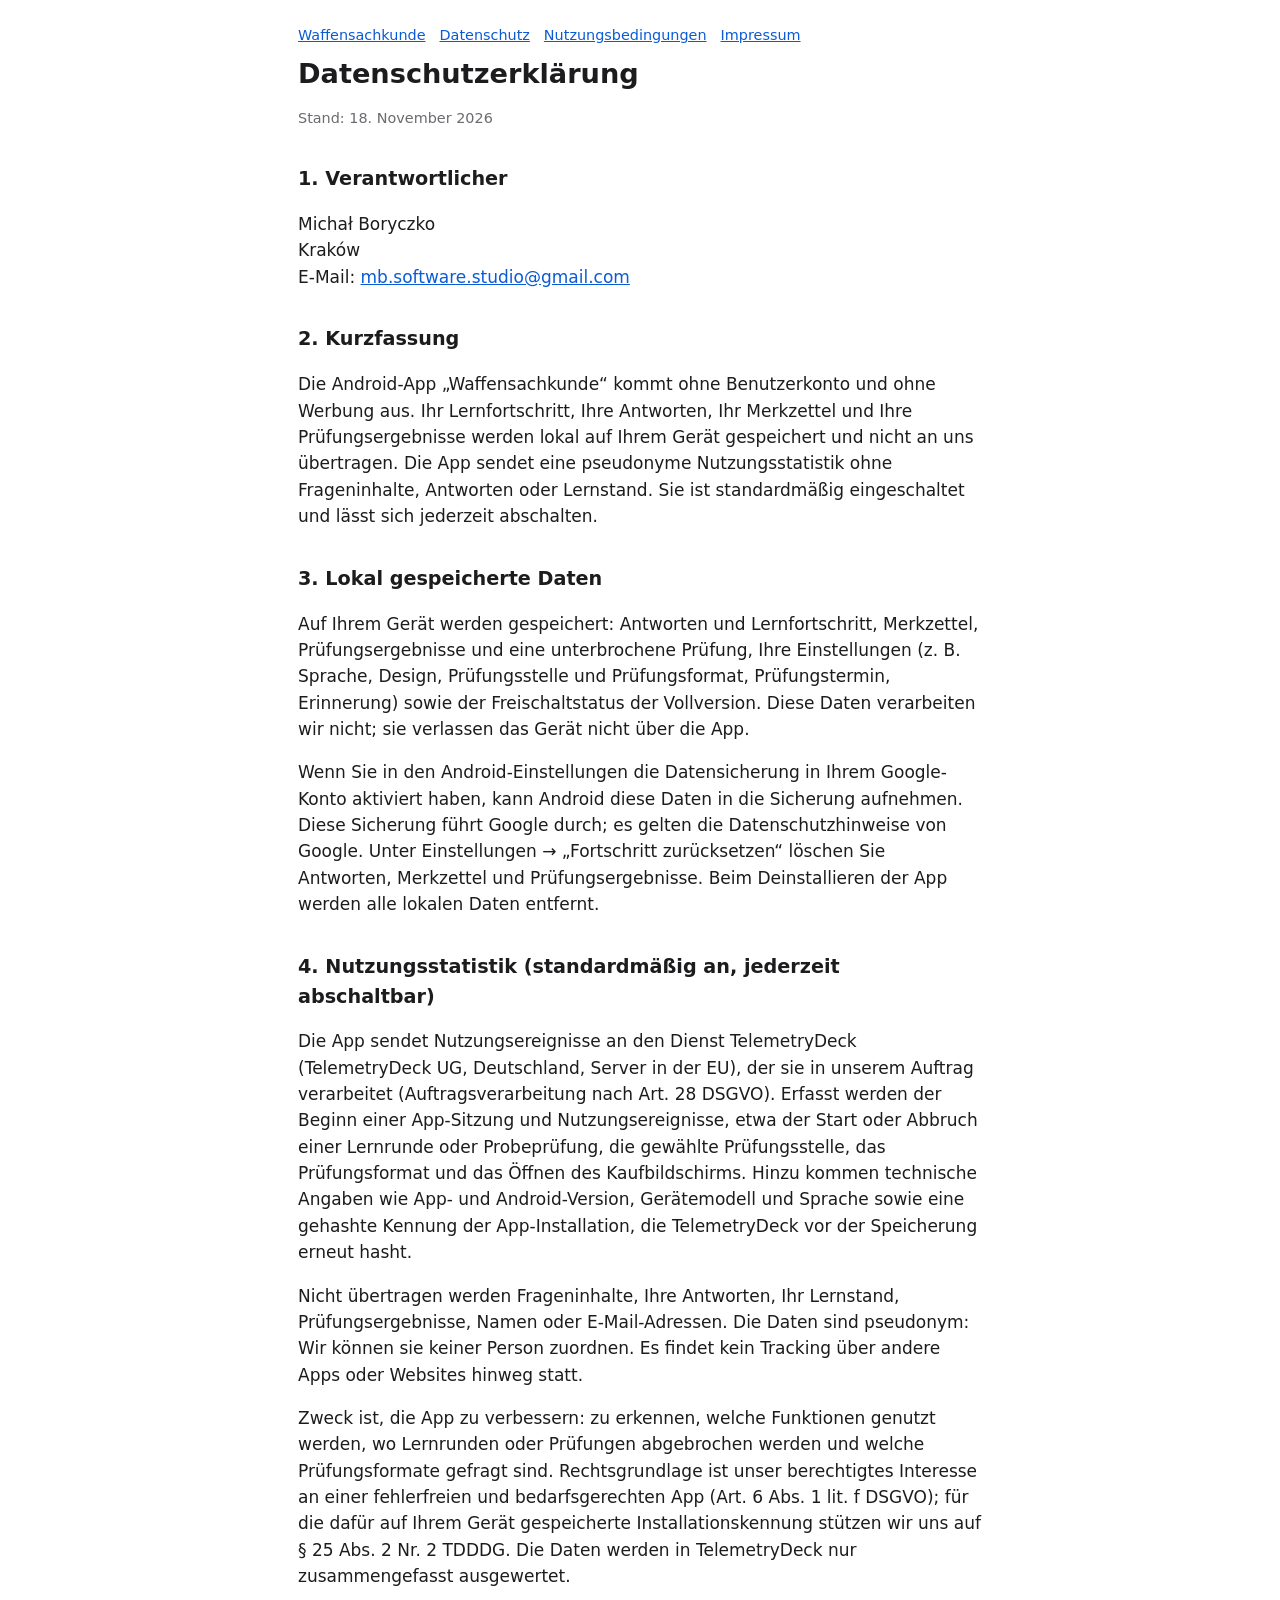
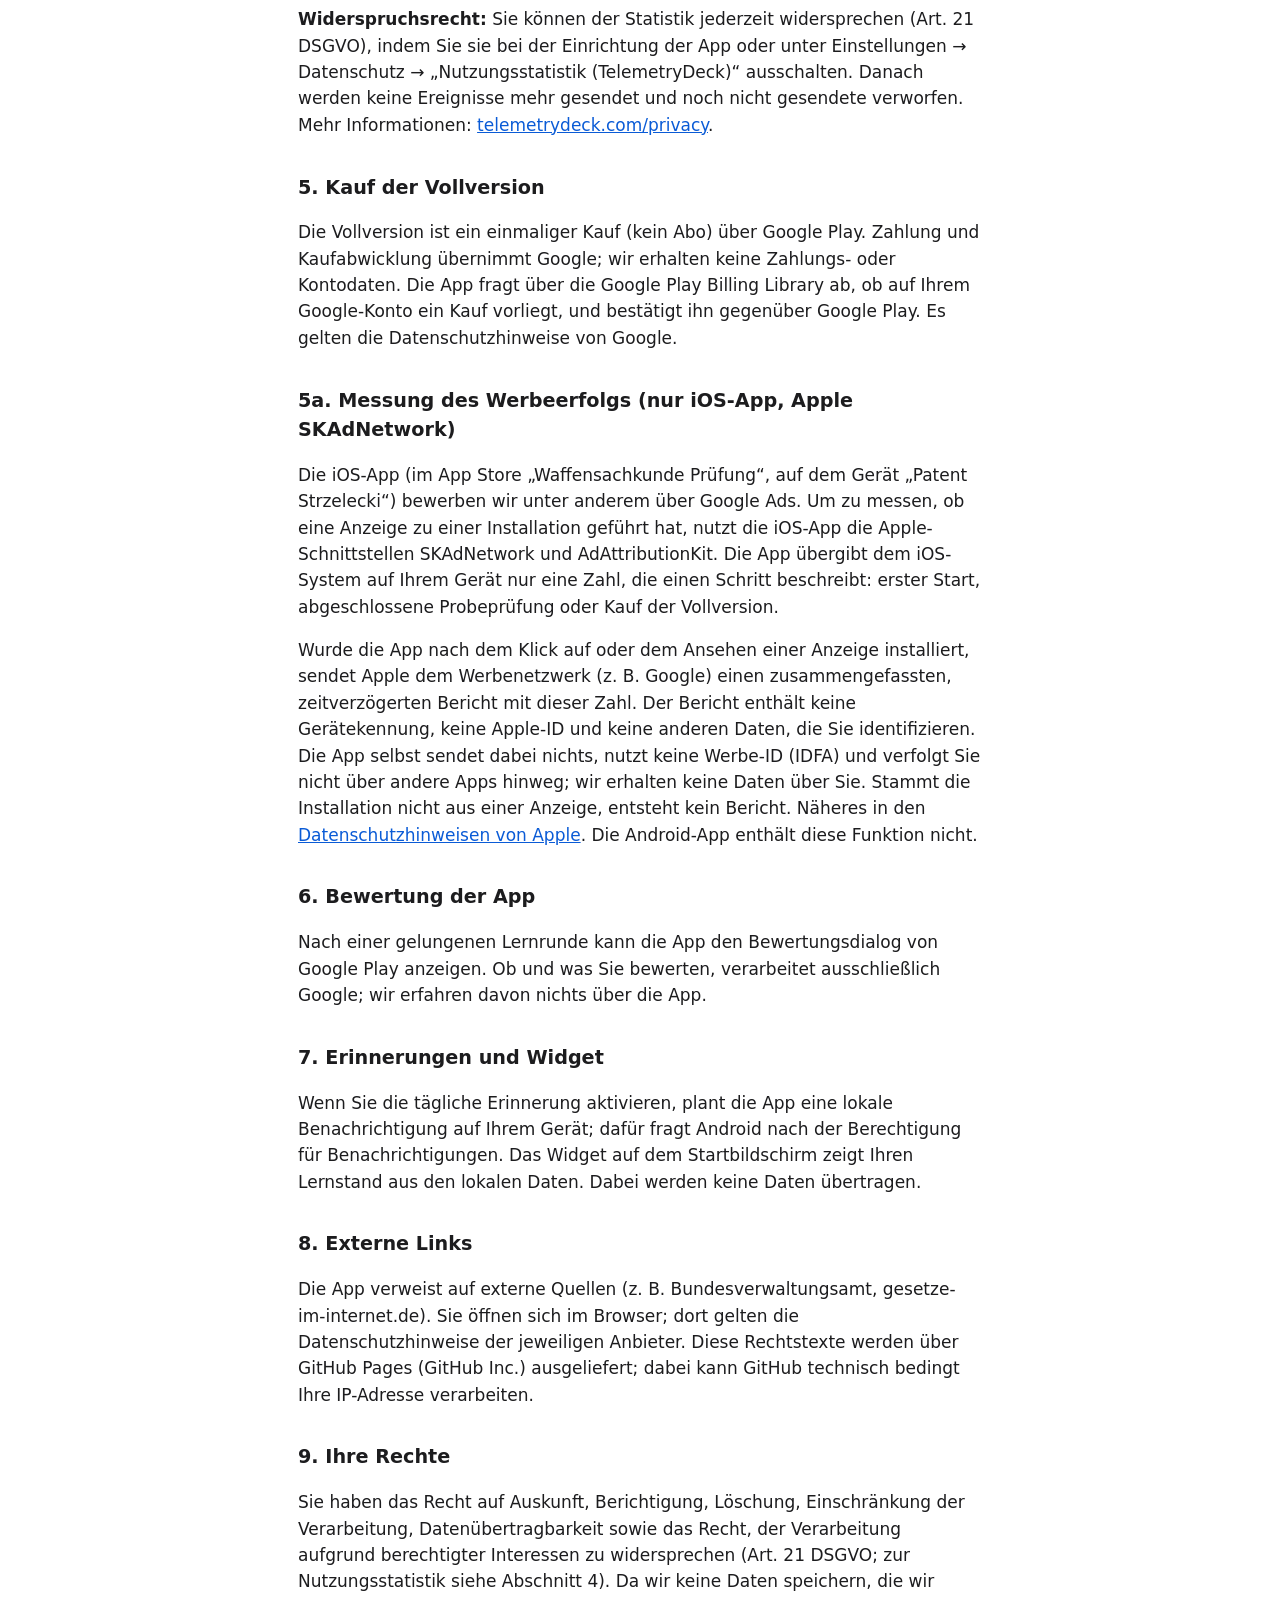
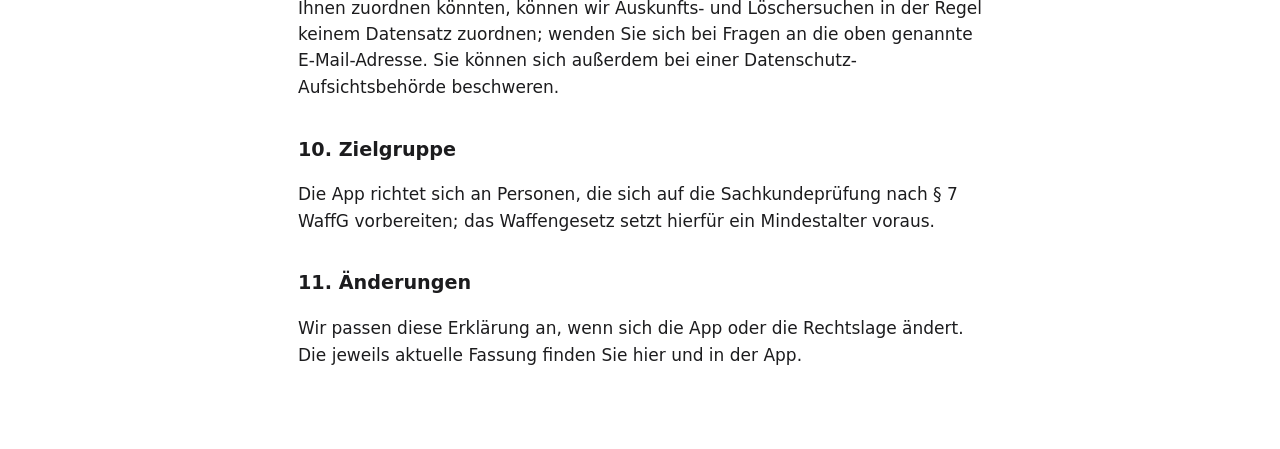
==== commit c7394d0b: "Polityka prywatności: pomiar skuteczności reklam przez Apple SKAdNetwork (iOS) Co-Authored-By: Claud" ====
--- a/de/datenschutz.html
+++ b/de/datenschutz.html
@@ -1,12 +1,13 @@
 <!doctype html>
 <html lang="de"><head><meta charset="utf-8"><meta name="viewport" content="width=device-width,initial-scale=1">
 <title>Datenschutzerklärung · Waffensachkunde</title><link rel="stylesheet" href="../style.css"></head>
-<body><main><nav><a href="../index.html">Waffensachkunde</a><a href="datenschutz.html">Datenschutz</a><a href="nutzungsbedingungen.html">Nutzungsbedingungen</a><a href="impressum.html">Impressum</a></nav><h1>Datenschutzerklärung</h1><p class="meta">Stand: 17. November 2026</p>
+<body><main><nav><a href="../index.html">Waffensachkunde</a><a href="datenschutz.html">Datenschutz</a><a href="nutzungsbedingungen.html">Nutzungsbedingungen</a><a href="impressum.html">Impressum</a></nav><h1>Datenschutzerklärung</h1><p class="meta">Stand: 18. November 2026</p>
 <h2>1. Verantwortlicher</h2><p>Michał Boryczko<br>Kraków<br>E-Mail: <a href="mailto:mb.software.studio@gmail.com">mb.software.studio@gmail.com</a></p>
 <h2>2. Kurzfassung</h2><p>Die Android-App „Waffensachkunde“ kommt ohne Benutzerkonto und ohne Werbung aus. Ihr Lernfortschritt, Ihre Antworten, Ihr Merkzettel und Ihre Prüfungsergebnisse werden lokal auf Ihrem Gerät gespeichert und nicht an uns übertragen. Die App sendet eine pseudonyme Nutzungsstatistik ohne Frageninhalte, Antworten oder Lernstand. Sie ist standardmäßig eingeschaltet und lässt sich jederzeit abschalten.</p>
 <h2>3. Lokal gespeicherte Daten</h2><p>Auf Ihrem Gerät werden gespeichert: Antworten und Lernfortschritt, Merkzettel, Prüfungsergebnisse und eine unterbrochene Prüfung, Ihre Einstellungen (z. B. Sprache, Design, Prüfungsstelle und Prüfungsformat, Prüfungstermin, Erinnerung) sowie der Freischaltstatus der Vollversion. Diese Daten verarbeiten wir nicht; sie verlassen das Gerät nicht über die App.</p><p>Wenn Sie in den Android-Einstellungen die Datensicherung in Ihrem Google-Konto aktiviert haben, kann Android diese Daten in die Sicherung aufnehmen. Diese Sicherung führt Google durch; es gelten die Datenschutzhinweise von Google. Unter Einstellungen → „Fortschritt zurücksetzen“ löschen Sie Antworten, Merkzettel und Prüfungsergebnisse. Beim Deinstallieren der App werden alle lokalen Daten entfernt.</p>
 <h2>4. Nutzungsstatistik (standardmäßig an, jederzeit abschaltbar)</h2><p>Die App sendet Nutzungsereignisse an den Dienst TelemetryDeck (TelemetryDeck UG, Deutschland, Server in der EU), der sie in unserem Auftrag verarbeitet (Auftragsverarbeitung nach Art. 28 DSGVO). Erfasst werden der Beginn einer App-Sitzung und Nutzungsereignisse, etwa der Start oder Abbruch einer Lernrunde oder Probeprüfung, die gewählte Prüfungsstelle, das Prüfungsformat und das Öffnen des Kaufbildschirms. Hinzu kommen technische Angaben wie App- und Android-Version, Gerätemodell und Sprache sowie eine gehashte Kennung der App-Installation, die TelemetryDeck vor der Speicherung erneut hasht.</p><p>Nicht übertragen werden Frageninhalte, Ihre Antworten, Ihr Lernstand, Prüfungsergebnisse, Namen oder E-Mail-Adressen. Die Daten sind pseudonym: Wir können sie keiner Person zuordnen. Es findet kein Tracking über andere Apps oder Websites hinweg statt.</p><p>Zweck ist, die App zu verbessern: zu erkennen, welche Funktionen genutzt werden, wo Lernrunden oder Prüfungen abgebrochen werden und welche Prüfungsformate gefragt sind. Rechtsgrundlage ist unser berechtigtes Interesse an einer fehlerfreien und bedarfsgerechten App (Art. 6 Abs. 1 lit. f DSGVO); für die dafür auf Ihrem Gerät gespeicherte Installationskennung stützen wir uns auf § 25 Abs. 2 Nr. 2 TDDDG. Die Daten werden in TelemetryDeck nur zusammengefasst ausgewertet.</p><p><strong>Widerspruchsrecht:</strong> Sie können der Statistik jederzeit widersprechen (Art. 21 DSGVO), indem Sie sie bei der Einrichtung der App oder unter Einstellungen → Datenschutz → „Nutzungsstatistik (TelemetryDeck)“ ausschalten. Danach werden keine Ereignisse mehr gesendet und noch nicht gesendete verworfen. Mehr Informationen: <a href="https://telemetrydeck.com/privacy/">telemetrydeck.com/privacy</a>.</p>
 <h2>5. Kauf der Vollversion</h2><p>Die Vollversion ist ein einmaliger Kauf (kein Abo) über Google Play. Zahlung und Kaufabwicklung übernimmt Google; wir erhalten keine Zahlungs- oder Kontodaten. Die App fragt über die Google Play Billing Library ab, ob auf Ihrem Google-Konto ein Kauf vorliegt, und bestätigt ihn gegenüber Google Play. Es gelten die Datenschutzhinweise von Google.</p>
+<h2>5a. Messung des Werbeerfolgs (nur iOS-App, Apple SKAdNetwork)</h2><p>Die iOS-App (im App Store „Waffensachkunde Prüfung“, auf dem Gerät „Patent Strzelecki“) bewerben wir unter anderem über Google Ads. Um zu messen, ob eine Anzeige zu einer Installation geführt hat, nutzt die iOS-App die Apple-Schnittstellen SKAdNetwork und AdAttributionKit. Die App übergibt dem iOS-System auf Ihrem Gerät nur eine Zahl, die einen Schritt beschreibt: erster Start, abgeschlossene Probeprüfung oder Kauf der Vollversion.</p><p>Wurde die App nach dem Klick auf oder dem Ansehen einer Anzeige installiert, sendet Apple dem Werbenetzwerk (z. B. Google) einen zusammengefassten, zeitverzögerten Bericht mit dieser Zahl. Der Bericht enthält keine Gerätekennung, keine Apple-ID und keine anderen Daten, die Sie identifizieren. Die App selbst sendet dabei nichts, nutzt keine Werbe-ID (IDFA) und verfolgt Sie nicht über andere Apps hinweg; wir erhalten keine Daten über Sie. Stammt die Installation nicht aus einer Anzeige, entsteht kein Bericht. Näheres in den <a href="https://www.apple.com/legal/privacy/de-ww/">Datenschutzhinweisen von Apple</a>. Die Android-App enthält diese Funktion nicht.</p>
 <h2>6. Bewertung der App</h2><p>Nach einer gelungenen Lernrunde kann die App den Bewertungsdialog von Google Play anzeigen. Ob und was Sie bewerten, verarbeitet ausschließlich Google; wir erfahren davon nichts über die App.</p>
 <h2>7. Erinnerungen und Widget</h2><p>Wenn Sie die tägliche Erinnerung aktivieren, plant die App eine lokale Benachrichtigung auf Ihrem Gerät; dafür fragt Android nach der Berechtigung für Benachrichtigungen. Das Widget auf dem Startbildschirm zeigt Ihren Lernstand aus den lokalen Daten. Dabei werden keine Daten übertragen.</p>
 <h2>8. Externe Links</h2><p>Die App verweist auf externe Quellen (z. B. Bundesverwaltungsamt, gesetze-im-internet.de). Sie öffnen sich im Browser; dort gelten die Datenschutzhinweise der jeweiligen Anbieter. Diese Rechtstexte werden über GitHub Pages (GitHub Inc.) ausgeliefert; dabei kann GitHub technisch bedingt Ihre IP-Adresse verarbeiten.</p>
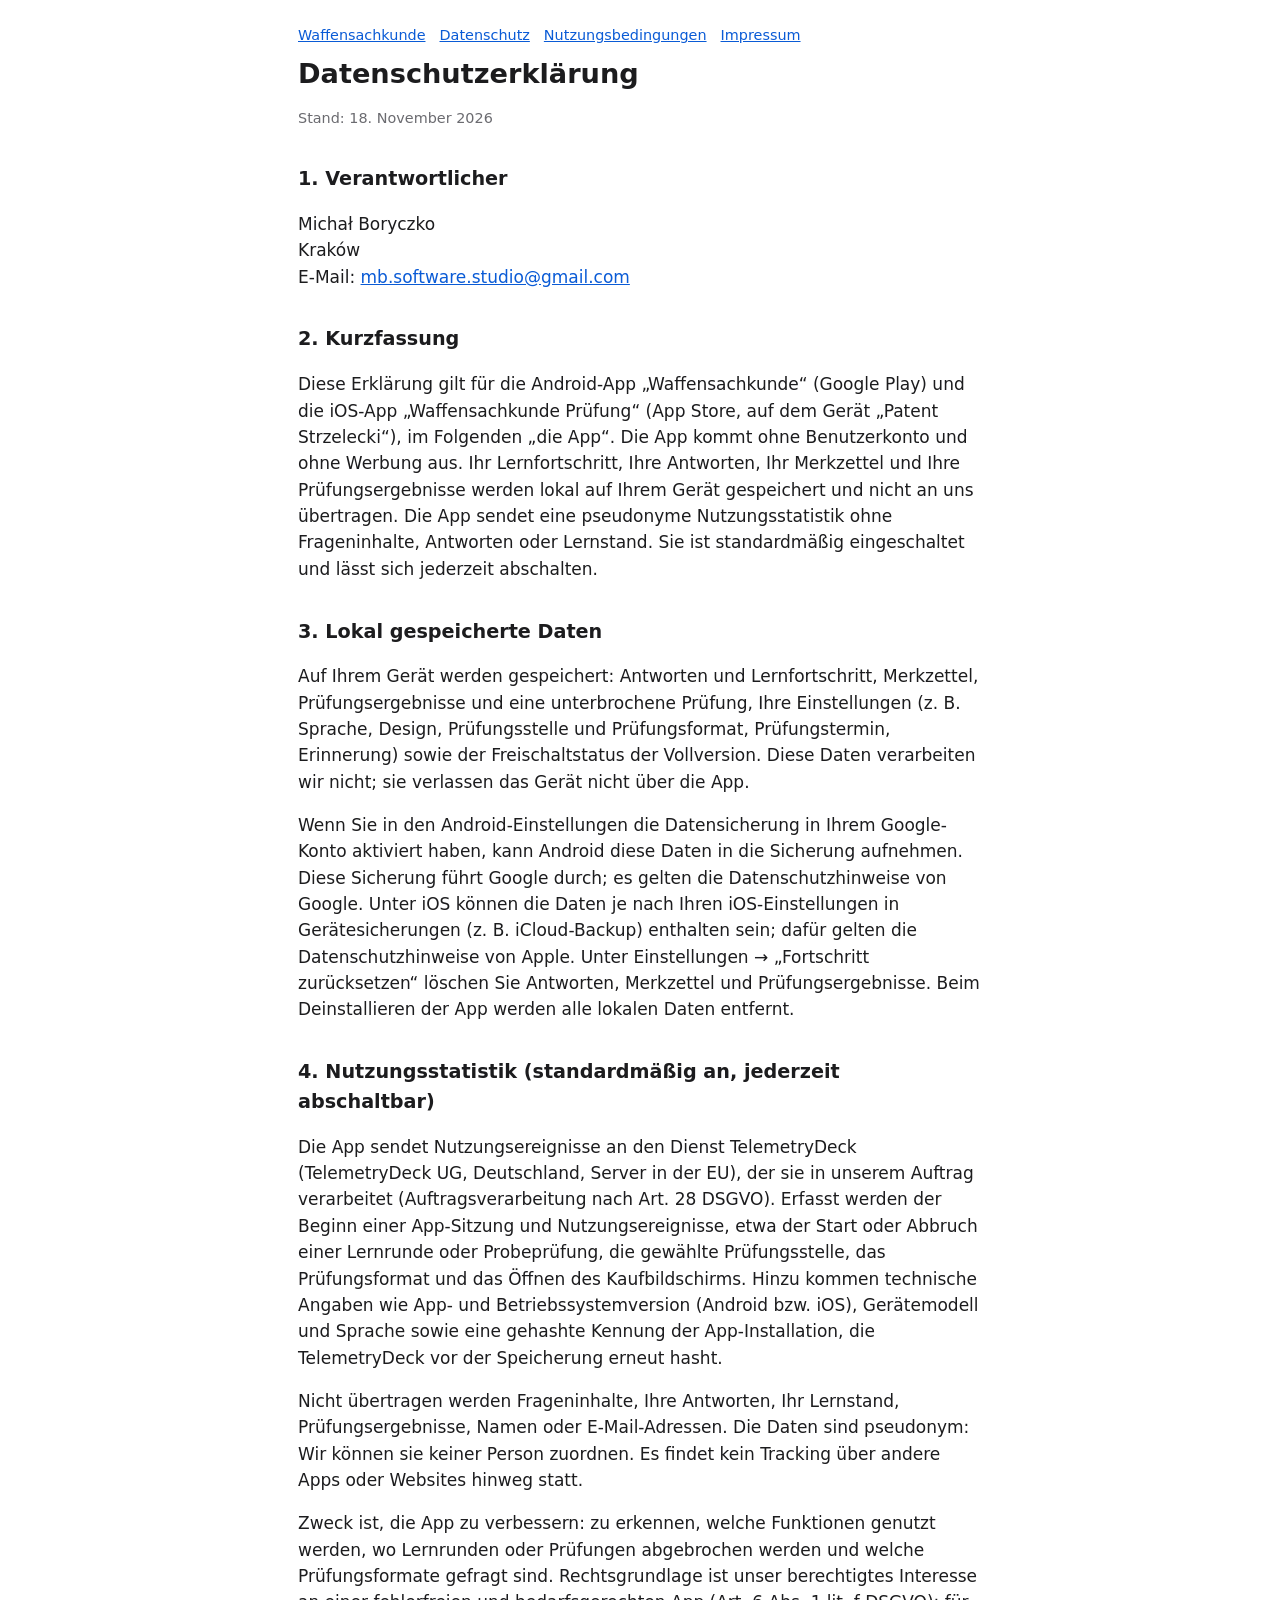
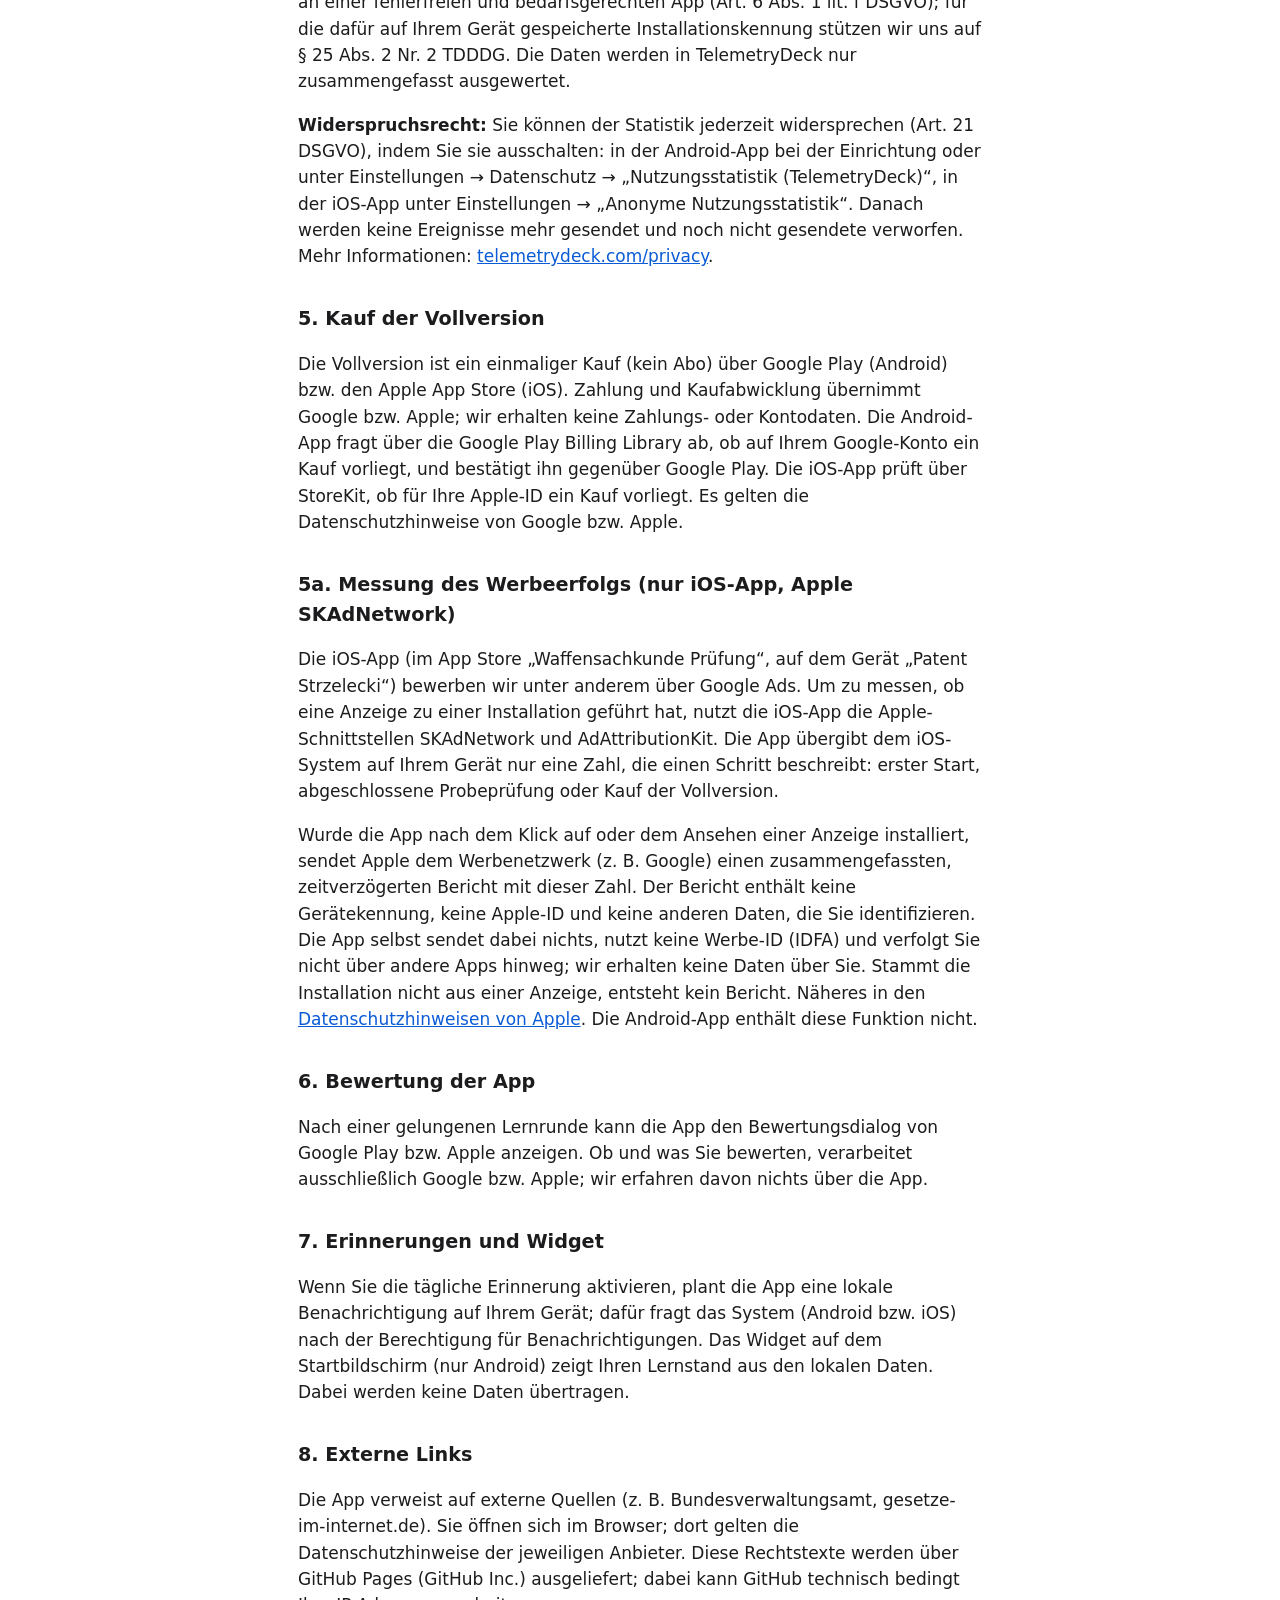
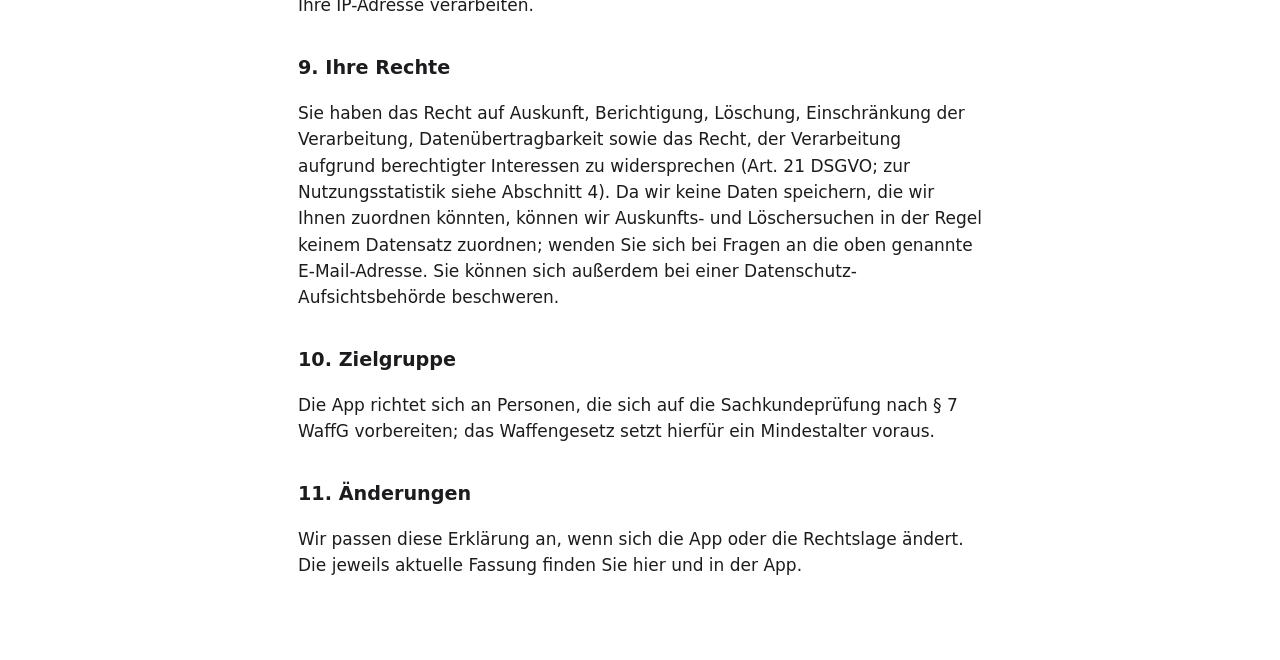
==== commit ae3a4d77: "Dokumenty prawne DE/EN: obie platformy (Android i iOS „Waffensachkunde Prüfung”) Polityka, regulamin" ====
--- a/de/datenschutz.html
+++ b/de/datenschutz.html
@@ -3,13 +3,13 @@
 <title>Datenschutzerklärung · Waffensachkunde</title><link rel="stylesheet" href="../style.css"></head>
 <body><main><nav><a href="../index.html">Waffensachkunde</a><a href="datenschutz.html">Datenschutz</a><a href="nutzungsbedingungen.html">Nutzungsbedingungen</a><a href="impressum.html">Impressum</a></nav><h1>Datenschutzerklärung</h1><p class="meta">Stand: 18. November 2026</p>
 <h2>1. Verantwortlicher</h2><p>Michał Boryczko<br>Kraków<br>E-Mail: <a href="mailto:mb.software.studio@gmail.com">mb.software.studio@gmail.com</a></p>
-<h2>2. Kurzfassung</h2><p>Die Android-App „Waffensachkunde“ kommt ohne Benutzerkonto und ohne Werbung aus. Ihr Lernfortschritt, Ihre Antworten, Ihr Merkzettel und Ihre Prüfungsergebnisse werden lokal auf Ihrem Gerät gespeichert und nicht an uns übertragen. Die App sendet eine pseudonyme Nutzungsstatistik ohne Frageninhalte, Antworten oder Lernstand. Sie ist standardmäßig eingeschaltet und lässt sich jederzeit abschalten.</p>
-<h2>3. Lokal gespeicherte Daten</h2><p>Auf Ihrem Gerät werden gespeichert: Antworten und Lernfortschritt, Merkzettel, Prüfungsergebnisse und eine unterbrochene Prüfung, Ihre Einstellungen (z. B. Sprache, Design, Prüfungsstelle und Prüfungsformat, Prüfungstermin, Erinnerung) sowie der Freischaltstatus der Vollversion. Diese Daten verarbeiten wir nicht; sie verlassen das Gerät nicht über die App.</p><p>Wenn Sie in den Android-Einstellungen die Datensicherung in Ihrem Google-Konto aktiviert haben, kann Android diese Daten in die Sicherung aufnehmen. Diese Sicherung führt Google durch; es gelten die Datenschutzhinweise von Google. Unter Einstellungen → „Fortschritt zurücksetzen“ löschen Sie Antworten, Merkzettel und Prüfungsergebnisse. Beim Deinstallieren der App werden alle lokalen Daten entfernt.</p>
-<h2>4. Nutzungsstatistik (standardmäßig an, jederzeit abschaltbar)</h2><p>Die App sendet Nutzungsereignisse an den Dienst TelemetryDeck (TelemetryDeck UG, Deutschland, Server in der EU), der sie in unserem Auftrag verarbeitet (Auftragsverarbeitung nach Art. 28 DSGVO). Erfasst werden der Beginn einer App-Sitzung und Nutzungsereignisse, etwa der Start oder Abbruch einer Lernrunde oder Probeprüfung, die gewählte Prüfungsstelle, das Prüfungsformat und das Öffnen des Kaufbildschirms. Hinzu kommen technische Angaben wie App- und Android-Version, Gerätemodell und Sprache sowie eine gehashte Kennung der App-Installation, die TelemetryDeck vor der Speicherung erneut hasht.</p><p>Nicht übertragen werden Frageninhalte, Ihre Antworten, Ihr Lernstand, Prüfungsergebnisse, Namen oder E-Mail-Adressen. Die Daten sind pseudonym: Wir können sie keiner Person zuordnen. Es findet kein Tracking über andere Apps oder Websites hinweg statt.</p><p>Zweck ist, die App zu verbessern: zu erkennen, welche Funktionen genutzt werden, wo Lernrunden oder Prüfungen abgebrochen werden und welche Prüfungsformate gefragt sind. Rechtsgrundlage ist unser berechtigtes Interesse an einer fehlerfreien und bedarfsgerechten App (Art. 6 Abs. 1 lit. f DSGVO); für die dafür auf Ihrem Gerät gespeicherte Installationskennung stützen wir uns auf § 25 Abs. 2 Nr. 2 TDDDG. Die Daten werden in TelemetryDeck nur zusammengefasst ausgewertet.</p><p><strong>Widerspruchsrecht:</strong> Sie können der Statistik jederzeit widersprechen (Art. 21 DSGVO), indem Sie sie bei der Einrichtung der App oder unter Einstellungen → Datenschutz → „Nutzungsstatistik (TelemetryDeck)“ ausschalten. Danach werden keine Ereignisse mehr gesendet und noch nicht gesendete verworfen. Mehr Informationen: <a href="https://telemetrydeck.com/privacy/">telemetrydeck.com/privacy</a>.</p>
-<h2>5. Kauf der Vollversion</h2><p>Die Vollversion ist ein einmaliger Kauf (kein Abo) über Google Play. Zahlung und Kaufabwicklung übernimmt Google; wir erhalten keine Zahlungs- oder Kontodaten. Die App fragt über die Google Play Billing Library ab, ob auf Ihrem Google-Konto ein Kauf vorliegt, und bestätigt ihn gegenüber Google Play. Es gelten die Datenschutzhinweise von Google.</p>
+<h2>2. Kurzfassung</h2><p>Diese Erklärung gilt für die Android-App „Waffensachkunde“ (Google Play) und die iOS-App „Waffensachkunde Prüfung“ (App Store, auf dem Gerät „Patent Strzelecki“), im Folgenden „die App“. Die App kommt ohne Benutzerkonto und ohne Werbung aus. Ihr Lernfortschritt, Ihre Antworten, Ihr Merkzettel und Ihre Prüfungsergebnisse werden lokal auf Ihrem Gerät gespeichert und nicht an uns übertragen. Die App sendet eine pseudonyme Nutzungsstatistik ohne Frageninhalte, Antworten oder Lernstand. Sie ist standardmäßig eingeschaltet und lässt sich jederzeit abschalten.</p>
+<h2>3. Lokal gespeicherte Daten</h2><p>Auf Ihrem Gerät werden gespeichert: Antworten und Lernfortschritt, Merkzettel, Prüfungsergebnisse und eine unterbrochene Prüfung, Ihre Einstellungen (z. B. Sprache, Design, Prüfungsstelle und Prüfungsformat, Prüfungstermin, Erinnerung) sowie der Freischaltstatus der Vollversion. Diese Daten verarbeiten wir nicht; sie verlassen das Gerät nicht über die App.</p><p>Wenn Sie in den Android-Einstellungen die Datensicherung in Ihrem Google-Konto aktiviert haben, kann Android diese Daten in die Sicherung aufnehmen. Diese Sicherung führt Google durch; es gelten die Datenschutzhinweise von Google. Unter iOS können die Daten je nach Ihren iOS-Einstellungen in Gerätesicherungen (z. B. iCloud-Backup) enthalten sein; dafür gelten die Datenschutzhinweise von Apple. Unter Einstellungen → „Fortschritt zurücksetzen“ löschen Sie Antworten, Merkzettel und Prüfungsergebnisse. Beim Deinstallieren der App werden alle lokalen Daten entfernt.</p>
+<h2>4. Nutzungsstatistik (standardmäßig an, jederzeit abschaltbar)</h2><p>Die App sendet Nutzungsereignisse an den Dienst TelemetryDeck (TelemetryDeck UG, Deutschland, Server in der EU), der sie in unserem Auftrag verarbeitet (Auftragsverarbeitung nach Art. 28 DSGVO). Erfasst werden der Beginn einer App-Sitzung und Nutzungsereignisse, etwa der Start oder Abbruch einer Lernrunde oder Probeprüfung, die gewählte Prüfungsstelle, das Prüfungsformat und das Öffnen des Kaufbildschirms. Hinzu kommen technische Angaben wie App- und Betriebssystemversion (Android bzw. iOS), Gerätemodell und Sprache sowie eine gehashte Kennung der App-Installation, die TelemetryDeck vor der Speicherung erneut hasht.</p><p>Nicht übertragen werden Frageninhalte, Ihre Antworten, Ihr Lernstand, Prüfungsergebnisse, Namen oder E-Mail-Adressen. Die Daten sind pseudonym: Wir können sie keiner Person zuordnen. Es findet kein Tracking über andere Apps oder Websites hinweg statt.</p><p>Zweck ist, die App zu verbessern: zu erkennen, welche Funktionen genutzt werden, wo Lernrunden oder Prüfungen abgebrochen werden und welche Prüfungsformate gefragt sind. Rechtsgrundlage ist unser berechtigtes Interesse an einer fehlerfreien und bedarfsgerechten App (Art. 6 Abs. 1 lit. f DSGVO); für die dafür auf Ihrem Gerät gespeicherte Installationskennung stützen wir uns auf § 25 Abs. 2 Nr. 2 TDDDG. Die Daten werden in TelemetryDeck nur zusammengefasst ausgewertet.</p><p><strong>Widerspruchsrecht:</strong> Sie können der Statistik jederzeit widersprechen (Art. 21 DSGVO), indem Sie sie ausschalten: in der Android-App bei der Einrichtung oder unter Einstellungen → Datenschutz → „Nutzungsstatistik (TelemetryDeck)“, in der iOS-App unter Einstellungen → „Anonyme Nutzungsstatistik“. Danach werden keine Ereignisse mehr gesendet und noch nicht gesendete verworfen. Mehr Informationen: <a href="https://telemetrydeck.com/privacy/">telemetrydeck.com/privacy</a>.</p>
+<h2>5. Kauf der Vollversion</h2><p>Die Vollversion ist ein einmaliger Kauf (kein Abo) über Google Play (Android) bzw. den Apple App Store (iOS). Zahlung und Kaufabwicklung übernimmt Google bzw. Apple; wir erhalten keine Zahlungs- oder Kontodaten. Die Android-App fragt über die Google Play Billing Library ab, ob auf Ihrem Google-Konto ein Kauf vorliegt, und bestätigt ihn gegenüber Google Play. Die iOS-App prüft über StoreKit, ob für Ihre Apple-ID ein Kauf vorliegt. Es gelten die Datenschutzhinweise von Google bzw. Apple.</p>
 <h2>5a. Messung des Werbeerfolgs (nur iOS-App, Apple SKAdNetwork)</h2><p>Die iOS-App (im App Store „Waffensachkunde Prüfung“, auf dem Gerät „Patent Strzelecki“) bewerben wir unter anderem über Google Ads. Um zu messen, ob eine Anzeige zu einer Installation geführt hat, nutzt die iOS-App die Apple-Schnittstellen SKAdNetwork und AdAttributionKit. Die App übergibt dem iOS-System auf Ihrem Gerät nur eine Zahl, die einen Schritt beschreibt: erster Start, abgeschlossene Probeprüfung oder Kauf der Vollversion.</p><p>Wurde die App nach dem Klick auf oder dem Ansehen einer Anzeige installiert, sendet Apple dem Werbenetzwerk (z. B. Google) einen zusammengefassten, zeitverzögerten Bericht mit dieser Zahl. Der Bericht enthält keine Gerätekennung, keine Apple-ID und keine anderen Daten, die Sie identifizieren. Die App selbst sendet dabei nichts, nutzt keine Werbe-ID (IDFA) und verfolgt Sie nicht über andere Apps hinweg; wir erhalten keine Daten über Sie. Stammt die Installation nicht aus einer Anzeige, entsteht kein Bericht. Näheres in den <a href="https://www.apple.com/legal/privacy/de-ww/">Datenschutzhinweisen von Apple</a>. Die Android-App enthält diese Funktion nicht.</p>
-<h2>6. Bewertung der App</h2><p>Nach einer gelungenen Lernrunde kann die App den Bewertungsdialog von Google Play anzeigen. Ob und was Sie bewerten, verarbeitet ausschließlich Google; wir erfahren davon nichts über die App.</p>
-<h2>7. Erinnerungen und Widget</h2><p>Wenn Sie die tägliche Erinnerung aktivieren, plant die App eine lokale Benachrichtigung auf Ihrem Gerät; dafür fragt Android nach der Berechtigung für Benachrichtigungen. Das Widget auf dem Startbildschirm zeigt Ihren Lernstand aus den lokalen Daten. Dabei werden keine Daten übertragen.</p>
+<h2>6. Bewertung der App</h2><p>Nach einer gelungenen Lernrunde kann die App den Bewertungsdialog von Google Play bzw. Apple anzeigen. Ob und was Sie bewerten, verarbeitet ausschließlich Google bzw. Apple; wir erfahren davon nichts über die App.</p>
+<h2>7. Erinnerungen und Widget</h2><p>Wenn Sie die tägliche Erinnerung aktivieren, plant die App eine lokale Benachrichtigung auf Ihrem Gerät; dafür fragt das System (Android bzw. iOS) nach der Berechtigung für Benachrichtigungen. Das Widget auf dem Startbildschirm (nur Android) zeigt Ihren Lernstand aus den lokalen Daten. Dabei werden keine Daten übertragen.</p>
 <h2>8. Externe Links</h2><p>Die App verweist auf externe Quellen (z. B. Bundesverwaltungsamt, gesetze-im-internet.de). Sie öffnen sich im Browser; dort gelten die Datenschutzhinweise der jeweiligen Anbieter. Diese Rechtstexte werden über GitHub Pages (GitHub Inc.) ausgeliefert; dabei kann GitHub technisch bedingt Ihre IP-Adresse verarbeiten.</p>
 <h2>9. Ihre Rechte</h2><p>Sie haben das Recht auf Auskunft, Berichtigung, Löschung, Einschränkung der Verarbeitung, Datenübertragbarkeit sowie das Recht, der Verarbeitung aufgrund berechtigter Interessen zu widersprechen (Art. 21 DSGVO; zur Nutzungsstatistik siehe Abschnitt 4). Da wir keine Daten speichern, die wir Ihnen zuordnen könnten, können wir Auskunfts- und Löschersuchen in der Regel keinem Datensatz zuordnen; wenden Sie sich bei Fragen an die oben genannte E-Mail-Adresse. Sie können sich außerdem bei einer Datenschutz-Aufsichtsbehörde beschweren.</p>
 <h2>10. Zielgruppe</h2><p>Die App richtet sich an Personen, die sich auf die Sachkundeprüfung nach § 7 WaffG vorbereiten; das Waffengesetz setzt hierfür ein Mindestalter voraus.</p>
